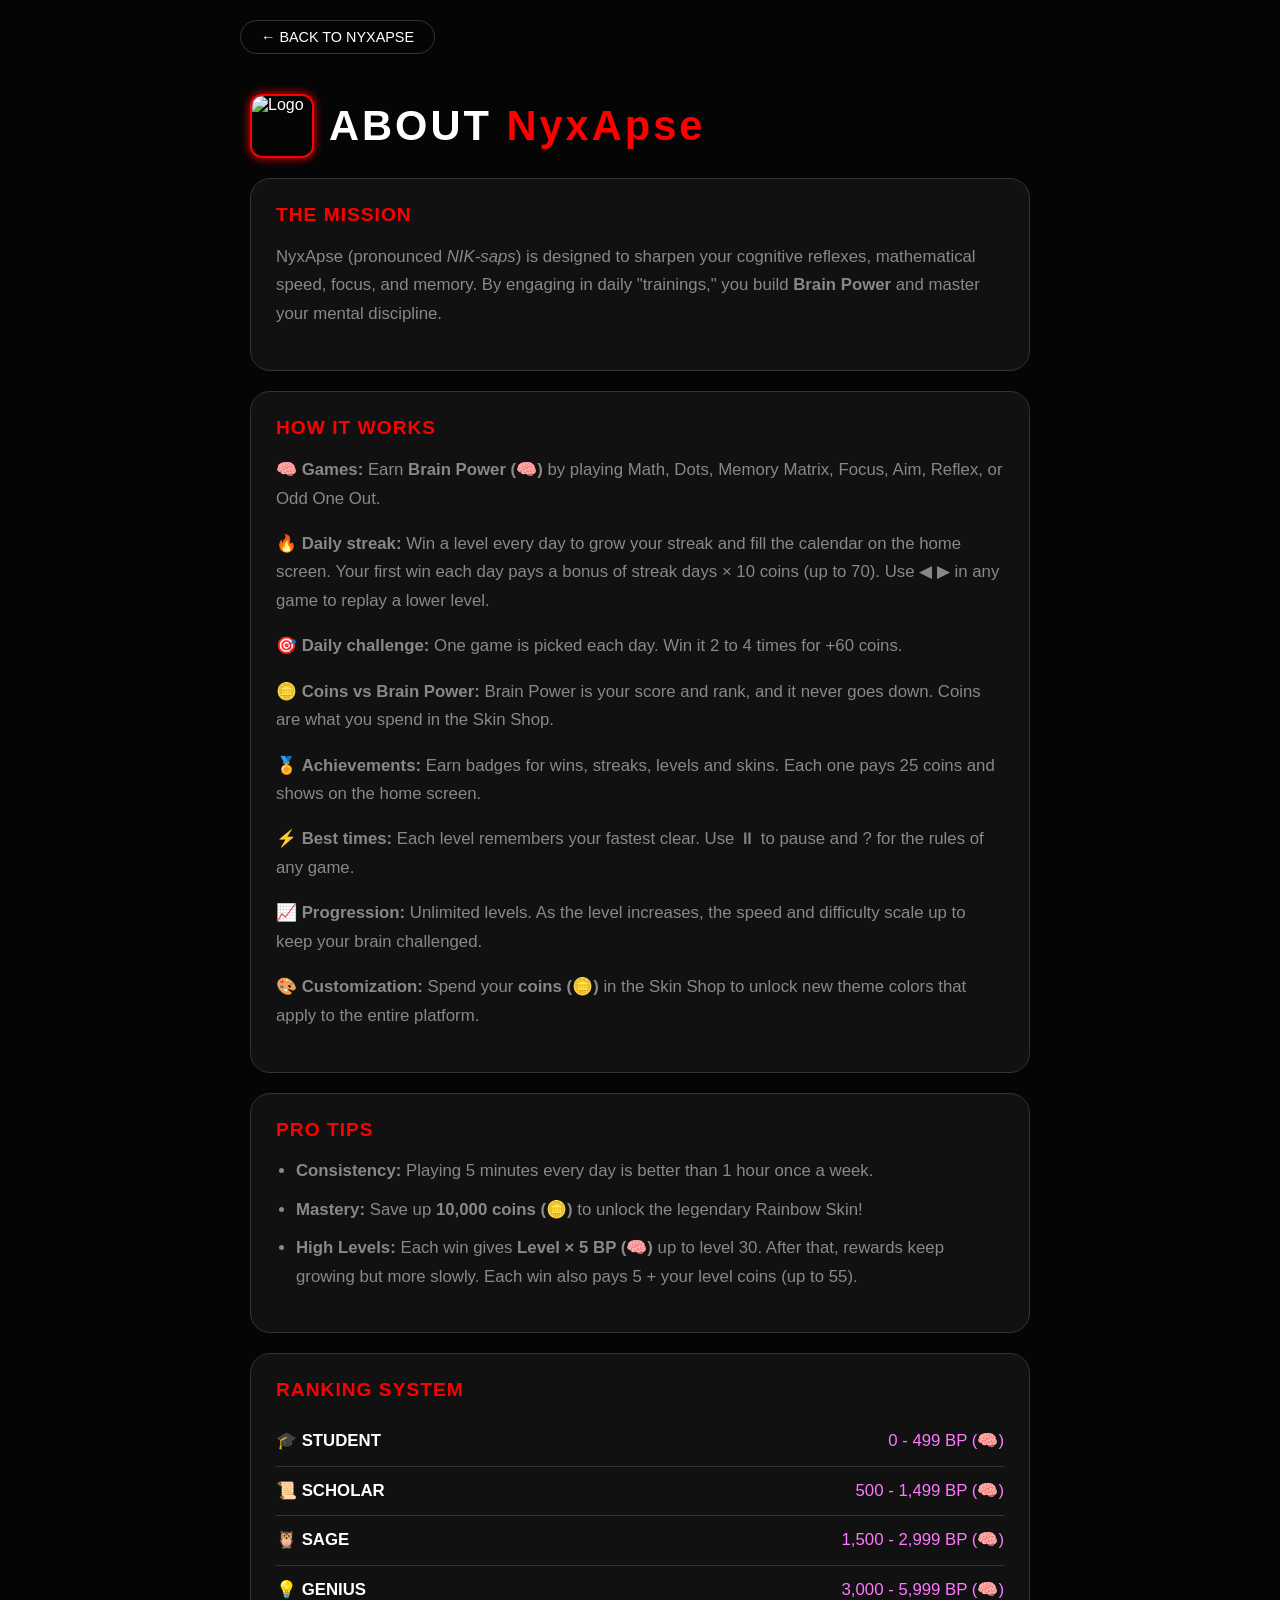
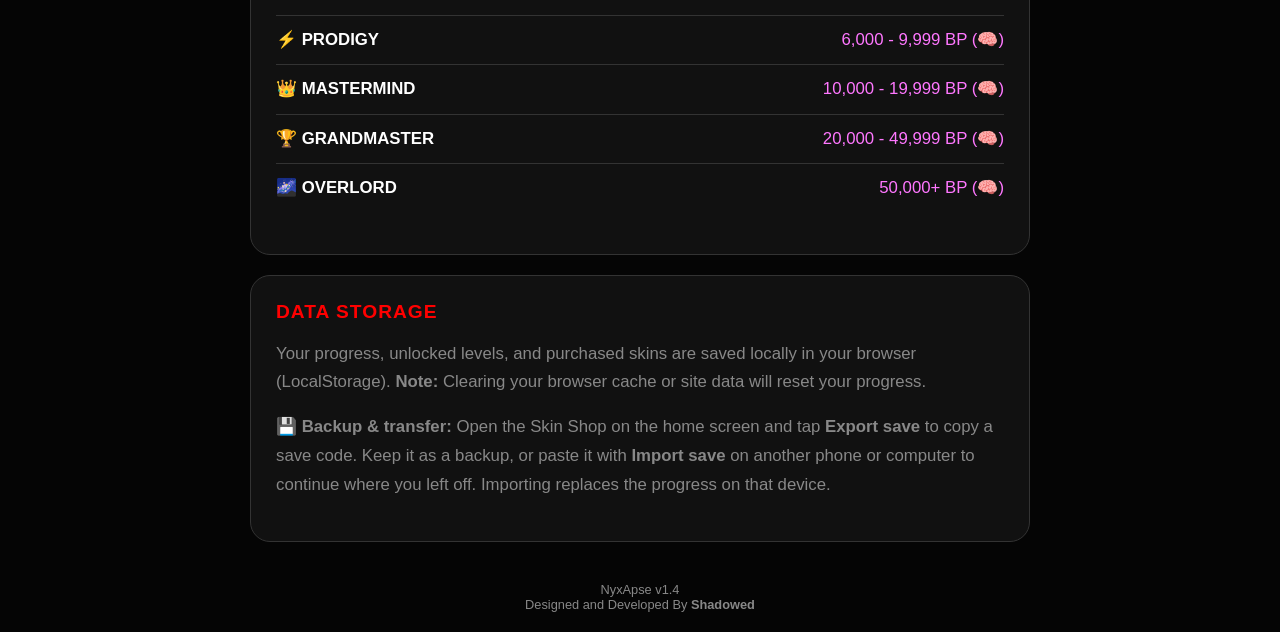
==== about.html @ d46d4144 "Add files via upload" ====
<!DOCTYPE html>
<html lang="en">
<head>
    <meta charset="UTF-8">
    <meta name="viewport" content="width=device-width, initial-scale=1.0">
    <title>NyxApse - About</title>
    <script src="js/theme.js?v=8"></script>
    <script src="js/game.js?v=8"></script>
    <link rel="icon" type="image/png" href="icon.png">
    <link rel="stylesheet" href="css/about.css?v=8">
    <link rel="stylesheet" href="css/ui.css?v=8">
</head>
<body>

    <header>
        <a href="index.html" class="back-btn">← BACK TO NYXAPSE</a>
    </header>

    <div class="content-wrap">
        <div class="title-area">
            <img src="logo.png" alt="Logo" class="about-logo">
            <h1>ABOUT <span>NyxApse</span></h1>
        </div>
        
        <div class="section">
            <h2>THE MISSION</h2>
            <p>NyxApse (pronounced <i>NIK-saps</i>) is designed to sharpen your cognitive reflexes, mathematical speed, focus, and memory. By engaging in daily "trainings," you build <b>Brain Power</b> and master your mental discipline.</p>
        </div>

        <div class="section">
            <h2>HOW IT WORKS</h2>
            <p>🧠 <b>Games:</b> Earn <b>Brain Power (🧠)</b> by playing Math, Dots, Memory Matrix, Focus, Aim, Reflex, or Odd One Out.</p>
            <p>🔥 <b>Daily streak:</b> Win a level every day to grow your streak and fill the calendar on the home screen. Your first win each day pays a bonus of streak days × 10 coins (up to 70). Use ◀ ▶ in any game to replay a lower level.</p>
            <p>🎯 <b>Daily challenge:</b> One game is picked each day. Win it 2 to 4 times for +60 coins.</p>
            <p>🪙 <b>Coins vs Brain Power:</b> Brain Power is your score and rank, and it never goes down. Coins are what you spend in the Skin Shop.</p>
            <p>🏅 <b>Achievements:</b> Earn badges for wins, streaks, levels and skins. Each one pays 25 coins and shows on the home screen.</p>
            <p>⚡ <b>Best times:</b> Each level remembers your fastest clear. Use ⏸ to pause and ? for the rules of any game.</p>
            <p>📈 <b>Progression:</b> Unlimited levels. As the level increases, the speed and difficulty scale up to keep your brain challenged.</p>
            <p>🎨 <b>Customization:</b> Spend your <b>coins (🪙)</b> in the Skin Shop to unlock new theme colors that apply to the entire platform.</p>
        </div>

        <div class="section">
            <h2>PRO TIPS</h2>
            <ul class="tips-list">
                <li><b>Consistency:</b> Playing 5 minutes every day is better than 1 hour once a week.</li>
                <li><b>Mastery:</b> Save up <b>10,000 coins (🪙)</b> to unlock the legendary Rainbow Skin!</li>
                <li><b>High Levels:</b> Each win gives <b>Level × 5 BP (🧠)</b> up to level 30. After that, rewards keep growing but more slowly. Each win also pays 5 + your level coins (up to 55).</li>
            </ul>
        </div>

        <div class="section">
            <h2>RANKING SYSTEM</h2>
            <ul class="rank-list" id="rank-list"></ul>
        </div>

        <div class="section">
            <h2>DATA STORAGE</h2>
            <p>Your progress, unlocked levels, and purchased skins are saved locally in your browser (LocalStorage). <b>Note:</b> Clearing your browser cache or site data will reset your progress.</p>
            <p>💾 <b>Backup &amp; transfer:</b> Open the Skin Shop on the home screen and tap <b>Export save</b> to copy a save code. Keep it as a backup, or paste it with <b>Import save</b> on another phone or computer to continue where you left off. Importing replaces the progress on that device.</p>
        </div>

        <div class="footer">
            NyxApse v1.4 <br> 
            Designed and Developed By <b>Shadowed</b>
        </div>
    </div>

    
</body>
</html>
---- css/about.css ----
/* about.css - styles for the About page */
@property --accent { syntax: '<color>'; initial-value: #ff0000; inherits: true; }

:root[data-theme="dark"] { 
    --bg: #050505; 
    --panel: #111; 
    --text: #fff; 
    --border: #333; 
    --subtext: #888; 
    --brain: #ff77ff; 
    --shadow-color: var(--accent);
}

:root[data-theme="light"] { 
    --bg: #f5f5f5; 
    --panel: #ffffff; 
    --text: #000; 
    --border: #ddd; 
    --subtext: #555; 
    --brain: #9900ff; 
    --shadow-color: transparent;
}

@keyframes rainbow-loop { 
    0% { --accent: #ff0000; } 
    20% { --accent: #ffcc00; } 
    40% { --accent: #00ff00; } 
    60% { --accent: #00ffff; } 
    80% { --accent: #9900ff; } 
    100% { --accent: #ff0000; } 
}

.rainbow-active { animation: rainbow-loop 5s infinite linear !important; }

body { 
    font-family: 'Segoe UI', sans-serif; 
    background: var(--bg); 
    color: var(--text); 
    margin: 0; 
    display: flex; 
    flex-direction: column; 
    align-items: center; 
    min-height: 100vh; 
    padding: 20px; 
    box-sizing: border-box; 
}

header { width: 100%; max-width: 800px; display: flex; justify-content: flex-start; margin-bottom: 40px; }

.back-btn { 
    color: var(--text); 
    text-decoration: none; 
    border: 1px solid var(--border); 
    padding: 8px 20px; 
    border-radius: 20px; 
    font-size: 0.9rem; 
    transition: 0.3s; 
}
.back-btn:hover { border-color: var(--accent); background: var(--accent); color: white; }

.content-wrap { max-width: 700px; width: 100%; }

.title-area { display: flex; align-items: center; gap: 15px; margin-bottom: 20px; }
.about-logo { 
    width: 60px; height: 60px; border-radius: 12px; 
    border: 2px solid var(--accent); 
    box-shadow: 0 0 10px var(--shadow-color); 
}

h1 { font-size: 2.5rem; letter-spacing: 3px; margin: 0; }
h1 span { color: var(--accent); }

.section { background: var(--panel); border: 1px solid var(--border); padding: 25px; border-radius: 20px; margin-bottom: 20px; }
h2 { color: var(--accent); font-size: 1.2rem; margin-top: 0; text-transform: uppercase; letter-spacing: 1px; }
p { color: var(--subtext); line-height: 1.6; }

.rank-list { list-style: none; padding: 0; }
.rank-list li { display: flex; justify-content: space-between; padding: 10px 0; border-bottom: 1px solid var(--border); }
.rank-list li:last-child { border: none; }
.rank-name { font-weight: bold; }
.rank-val { color: var(--brain); }

.tips-list { color: var(--subtext); padding-left: 20px; }
.tips-list li { margin-bottom: 10px; }

.footer { margin-top: 40px; color: var(--subtext); font-size: 0.8rem; text-align: center; }
---- css/ui.css ----
/* ui.css - shared responsive UI polish for every NyxApse page (loads last, overrides page styles) */
:root { --gh: clamp(260px, calc(var(--vvh, 100dvh) - 230px), 700px); }
* { -webkit-tap-highlight-color: transparent; }
button, a, input { touch-action: manipulation; }
::selection { background: var(--accent); color: #000; }
:focus-visible { outline: 3px solid var(--accent); outline-offset: 3px; }

/* ---------- Buttons ---------- */
.game-btn {
  min-height: 52px; padding: 14px 38px !important; font-weight: 700; letter-spacing: .04em;
  font-size: clamp(1.05rem, 2.6vw, 1.35rem) !important; border-radius: 999px !important;
  margin-top: clamp(12px, 3vh, 28px) !important; border: 2px solid var(--accent) !important;
  background: linear-gradient(135deg, color-mix(in srgb, var(--accent) 20%, var(--bg)), var(--bg)) !important;
  box-shadow: 0 6px 20px -10px var(--accent); transition: transform .15s, box-shadow .2s;
}
.game-btn:hover { background: var(--accent) !important; color: #000 !important; transform: translateY(-2px); box-shadow: 0 10px 26px -8px var(--accent); }
.game-btn:active { transform: scale(.96); }
.header-btn { min-width: 42px; min-height: 42px; display: inline-flex; align-items: center; justify-content: center; border-radius: 999px !important; transition: .2s; }
.header-btn:hover { background: var(--accent) !important; color: #000 !important; transform: translateY(-1px); }
body > header > a:first-child:not(.back-btn) { border: 1px solid var(--border); padding: 7px 16px; border-radius: 999px; transition: .2s; }
body > header > a:first-child:not(.back-btn):hover { border-color: var(--accent); background: var(--accent); color: #000 !important; }
header button { min-width: 34px; min-height: 34px; }

/* ---------- Game pages ---------- */
body:has(#game-container) { height: var(--vvh, 100dvh) !important; }
body:has(#game-container) > header { position: sticky; top: 0; z-index: 60; backdrop-filter: blur(8px); padding-inline: max(20px, calc((100vw - 900px) / 2)) !important; }
#game-container { height: var(--gh) !important; max-width: 900px !important; border-radius: 18px !important; box-shadow: 0 0 40px -18px var(--accent); }
body:has(#input-area) { --gh: clamp(240px, calc(var(--vvh, 100dvh) - 330px), 640px); }
body:has(#ans[inputmode]) { --gh: clamp(200px, calc(var(--vvh, 100dvh) - 430px), 600px); }
body:has(#main-start-btn):not(:has(#stats-bar)) #game-container {
  --ms: clamp(220px, min(92vw, calc(var(--vvh, 100dvh) - 250px)), 520px);
  width: var(--ms) !important; height: var(--ms) !important; max-width: none !important; max-height: none !important;
}
body > div[style*="font-size:1.2rem"]:has(> div) { display: flex !important; justify-content: center; }
#stats, #stats-bar, body > div[style*="font-size:1.2rem"] { gap: 10px; margin-top: 10px !important; font-size: clamp(.95rem, 2.4vw, 1.15rem) !important; }
#stats > div, #stats-bar > div, body > div[style*="font-size:1.2rem"] > div { background: var(--panel, transparent); border: 1px solid var(--border); border-radius: 999px; padding: 4px 16px; }
#input-area { margin-top: 12px !important; }
#ans { width: min(80vw, 260px) !important; transition: box-shadow .2s; }
#ans:focus { box-shadow: 0 0 18px var(--accent); }
#btn-container h1 { font-size: clamp(1.5rem, 5vw, 2.4rem) !important; max-width: 90%; }
@media (max-height: 560px) {
  body:has(#game-container) { --gh: clamp(150px, calc(var(--vvh, 100dvh) - 190px), 400px) !important; }
  body:has(#input-area) { --gh: clamp(120px, calc(var(--vvh, 100dvh) - 250px), 360px) !important; }
}

/* ---------- Home page ---------- */
.hero h1 { font-size: clamp(2rem, 7vw, 3.6rem) !important; }
header .logo-area { font-size: clamp(1.1rem, 4vw, 1.6rem); }
body > header:not(:has(.back-btn)) > div:last-child { flex-wrap: wrap; justify-content: flex-end; }
#vol { width: clamp(50px, 14vw, 90px) !important; }
.rank-container { max-width: 560px; border-radius: 22px; }
.game-grid { grid-template-columns: repeat(2, 1fr); gap: clamp(12px, 3vw, 24px); }
.game-card { border-radius: 20px; padding: clamp(16px, 3vw, 30px) 16px; }
.game-card h3 { margin: 6px 0 0; letter-spacing: .08em; }
@media (min-width: 760px) {
  .game-grid { grid-template-columns: repeat(3, 1fr); max-width: 900px; }
  .game-card img { width: 68px; height: 68px; }
}
@media (min-width: 1100px) { .game-grid { max-width: 1000px; gap: 28px; } }
#shop-overlay { overflow: auto; padding: 20px; box-sizing: border-box; justify-content: safe center !important; }
.shop-grid { grid-template-columns: repeat(4, auto) !important; }
.shop-item { width: clamp(52px, 16vw, 76px) !important; height: clamp(52px, 16vw, 76px) !important; transition: transform .15s; }
.shop-item:hover { transform: scale(1.1); }
@media (min-width: 640px) { .shop-grid { grid-template-columns: repeat(5, auto) !important; } }

/* ---------- About page ---------- */
.content-wrap { max-width: 780px !important; }
.section { transition: border-color .2s; }
.section:hover { border-color: var(--accent); }
.section p, .section li { line-height: 1.7; font-size: clamp(.95rem, 2.2vw, 1.05rem); }
h1 { font-size: clamp(1.7rem, 6vw, 2.6rem) !important; }

/* ---------- Small-screen fixes ---------- */
.rank-container { box-sizing: border-box; }
.header-btn { padding: 0 10px !important; font-size: 1rem !important; }
body > header:not(:has(.back-btn)) > div:last-child { gap: 8px !important; }
@media (max-width: 480px) { #vol { display: none; } }

/* ---------- Game header on phones ---------- */
body:has(#game-container) > header { gap: 6px; }
body:has(#game-container) > header > * { flex-shrink: 0; }
body:has(#game-container) > header > div:nth-child(2) { display: flex; align-items: center; justify-content: center; flex-wrap: wrap; row-gap: 2px; font-size: .85rem; }
body:has(#game-container) > header > div:nth-child(2) small { flex-basis: 100%; }
body > header > a:first-child:not(.back-btn) { white-space: nowrap; padding: 6px 12px; font-size: .85rem; }
@media (max-width: 480px) { body:has(#game-container) > header { padding-inline: 12px !important; } header button { min-width: 30px; min-height: 30px; } }

/* ---------- Narrow phones: header on two rows so nothing is cut off ---------- */
html, body { max-width: 100vw; }
@media (max-width: 520px) {
  body:has(#game-container) > header { flex-wrap: wrap; justify-content: space-between; row-gap: 6px; padding-block: 8px !important; }
  body:has(#game-container) > header > div:nth-child(2) { order: 3; flex-basis: 100%; }
  body:has(#game-container) { --gh: clamp(240px, calc(var(--vvh, 100dvh) - 280px), 640px); }
  body:has(#input-area) { --gh: clamp(220px, calc(var(--vvh, 100dvh) - 380px), 600px); }
  body:has(#ans[inputmode]) { --gh: clamp(180px, calc(var(--vvh, 100dvh) - 480px), 560px); }
  body:has(#main-start-btn):not(:has(#stats-bar)) #game-container { --ms: clamp(220px, min(92vw, calc(var(--vvh, 100dvh) - 300px)), 520px); }
}

/* ---------- Bubbles stay inside the box; stat chips wrap ---------- */
.bubble { box-sizing: border-box; }
#stats { flex-wrap: wrap; justify-content: center; }

/* ---------- Keyboard open (class "kb" is set by game.js from the visible height) ---------- */
html.kb body:has(#game-container) > header > div:nth-child(2) { display: none; }
html.kb body:has(#game-container) > header { padding-block: 4px !important; }
html.kb body:has(#input-area) { --gh: clamp(110px, calc(var(--vvh) - 215px), 420px) !important; }

/* ---------- Answer-box pages (Math, Focus): layout always fits above the keyboard ---------- */
html:has(#input-area) { overflow: hidden; }
body:has(#input-area) { position: fixed; top: var(--vvt, 0px); left: 0; width: 100%; height: var(--vvh, 100dvh) !important; }
body:has(#input-area) #game-container { flex: 1 1 0; height: auto !important; min-height: 80px; margin-top: 8px !important; }
html.kb body:has(#input-area) #stats, html.kb body:has(#input-area) > div[style*="font-size:1.2rem"] { margin-top: 4px !important; }
html.kb body:has(#input-area) #input-area { margin-top: 6px !important; margin-bottom: 6px; }
html.kb #ans { padding: 8px !important; font-size: 1.3rem !important; }
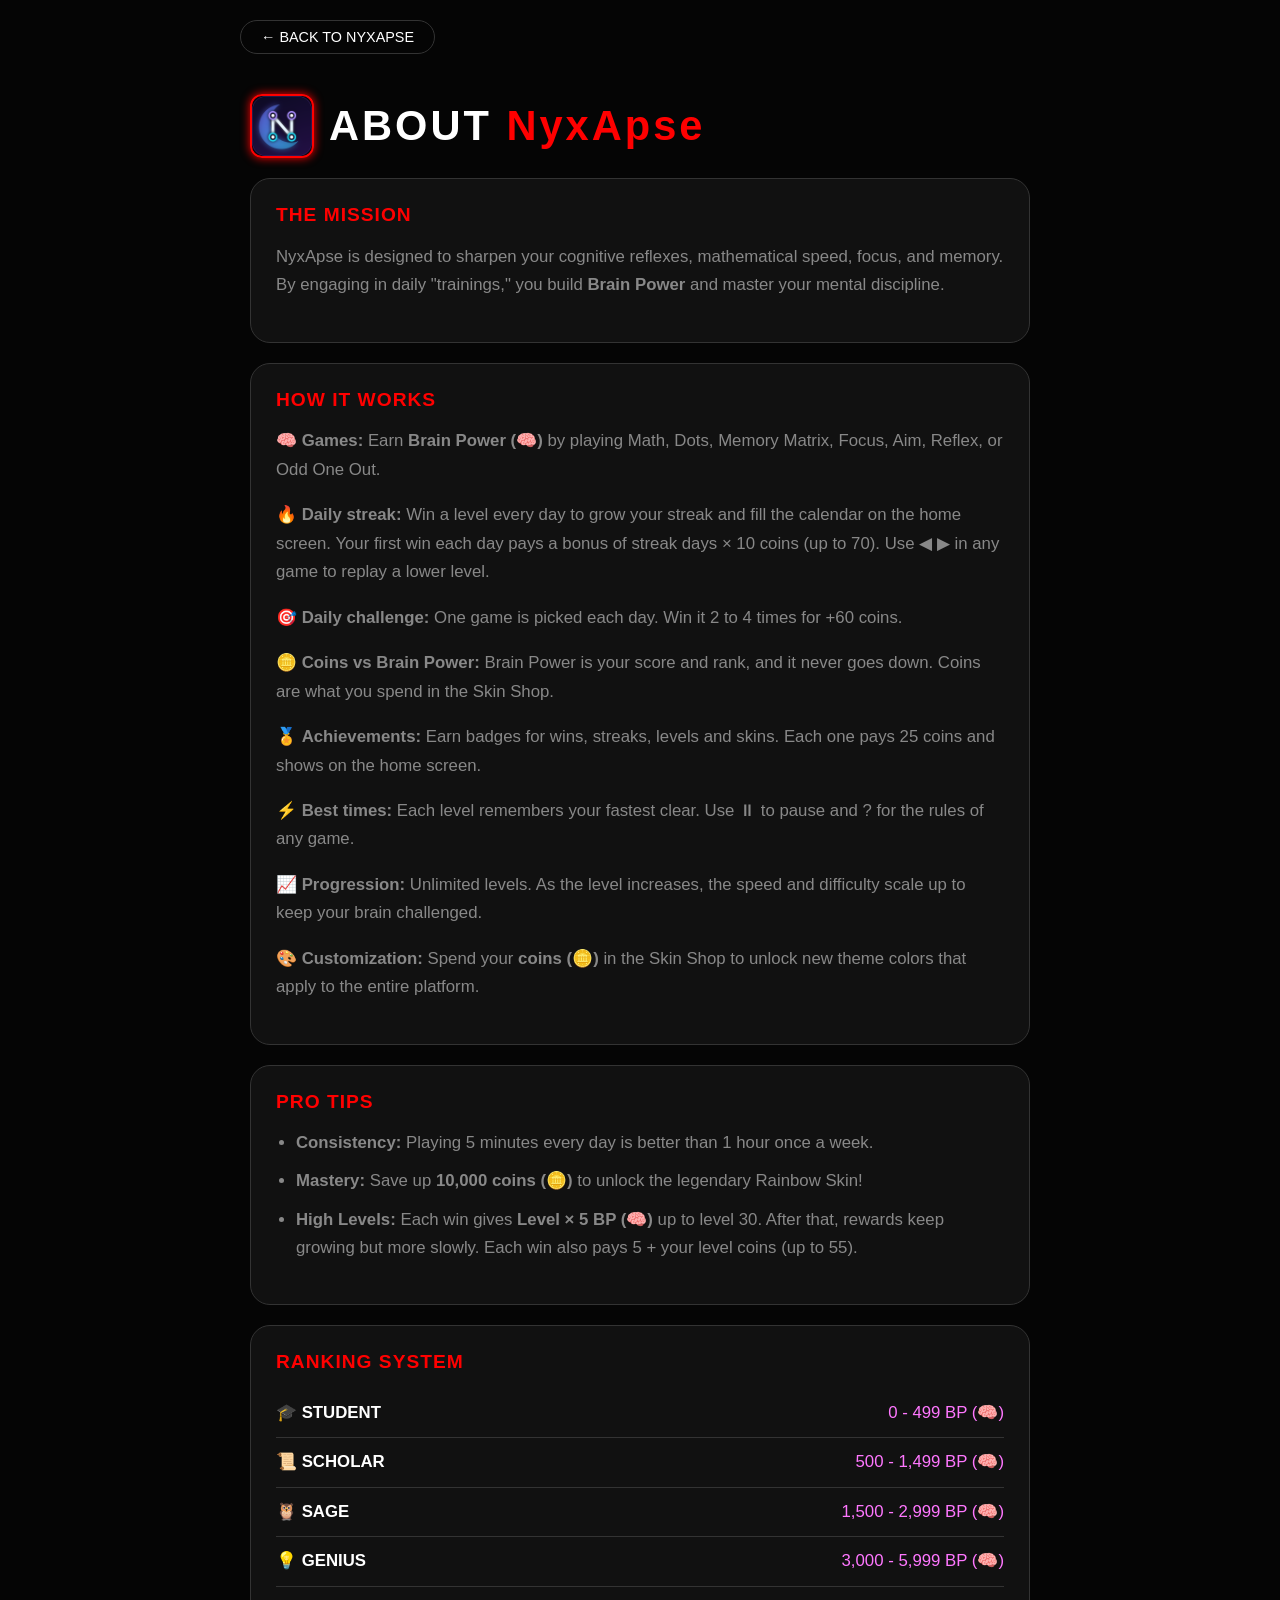
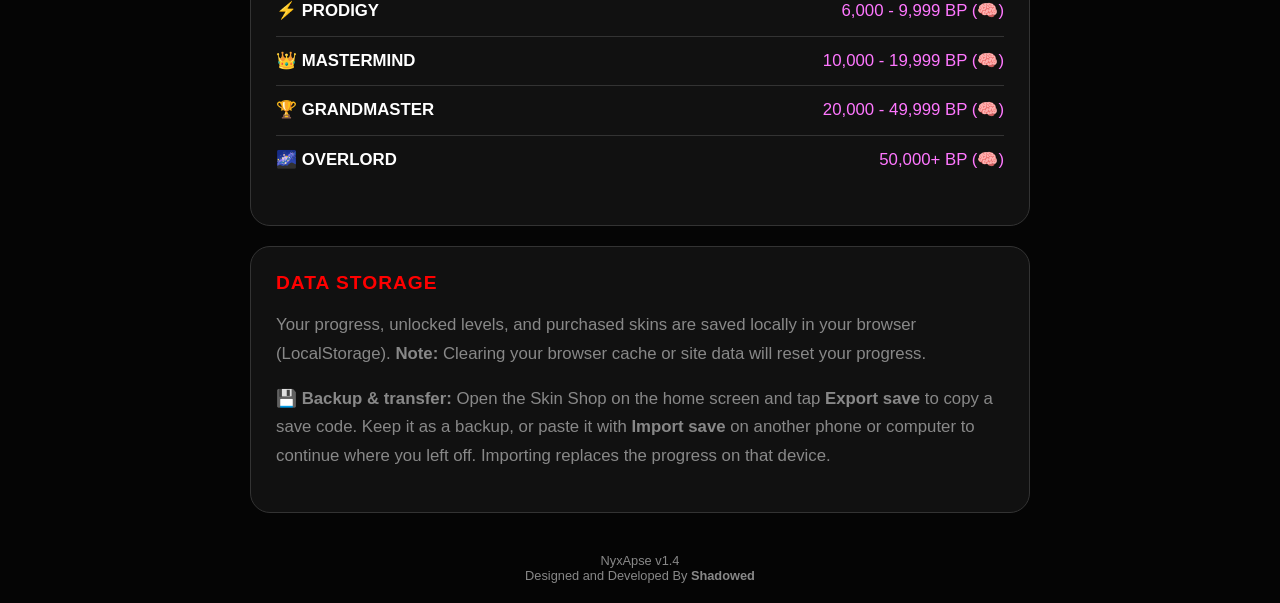
==== commit 83e8d198: "Fix typo in mission statement paragraph" ====
--- a/about.html
+++ b/about.html
@@ -24,7 +24,7 @@
         
         <div class="section">
             <h2>THE MISSION</h2>
-            <p>NyxApse (pronounced <i>NIK-saps</i>) is designed to sharpen your cognitive reflexes, mathematical speed, focus, and memory. By engaging in daily "trainings," you build <b>Brain Power</b> and master your mental discipline.</p>
+            <p>NyxApse is designed to sharpen your cognitive reflexes, mathematical speed, focus, and memory. By engaging in daily "trainings," you build <b>Brain Power</b> and master your mental discipline.</p>
         </div>
 
         <div class="section">
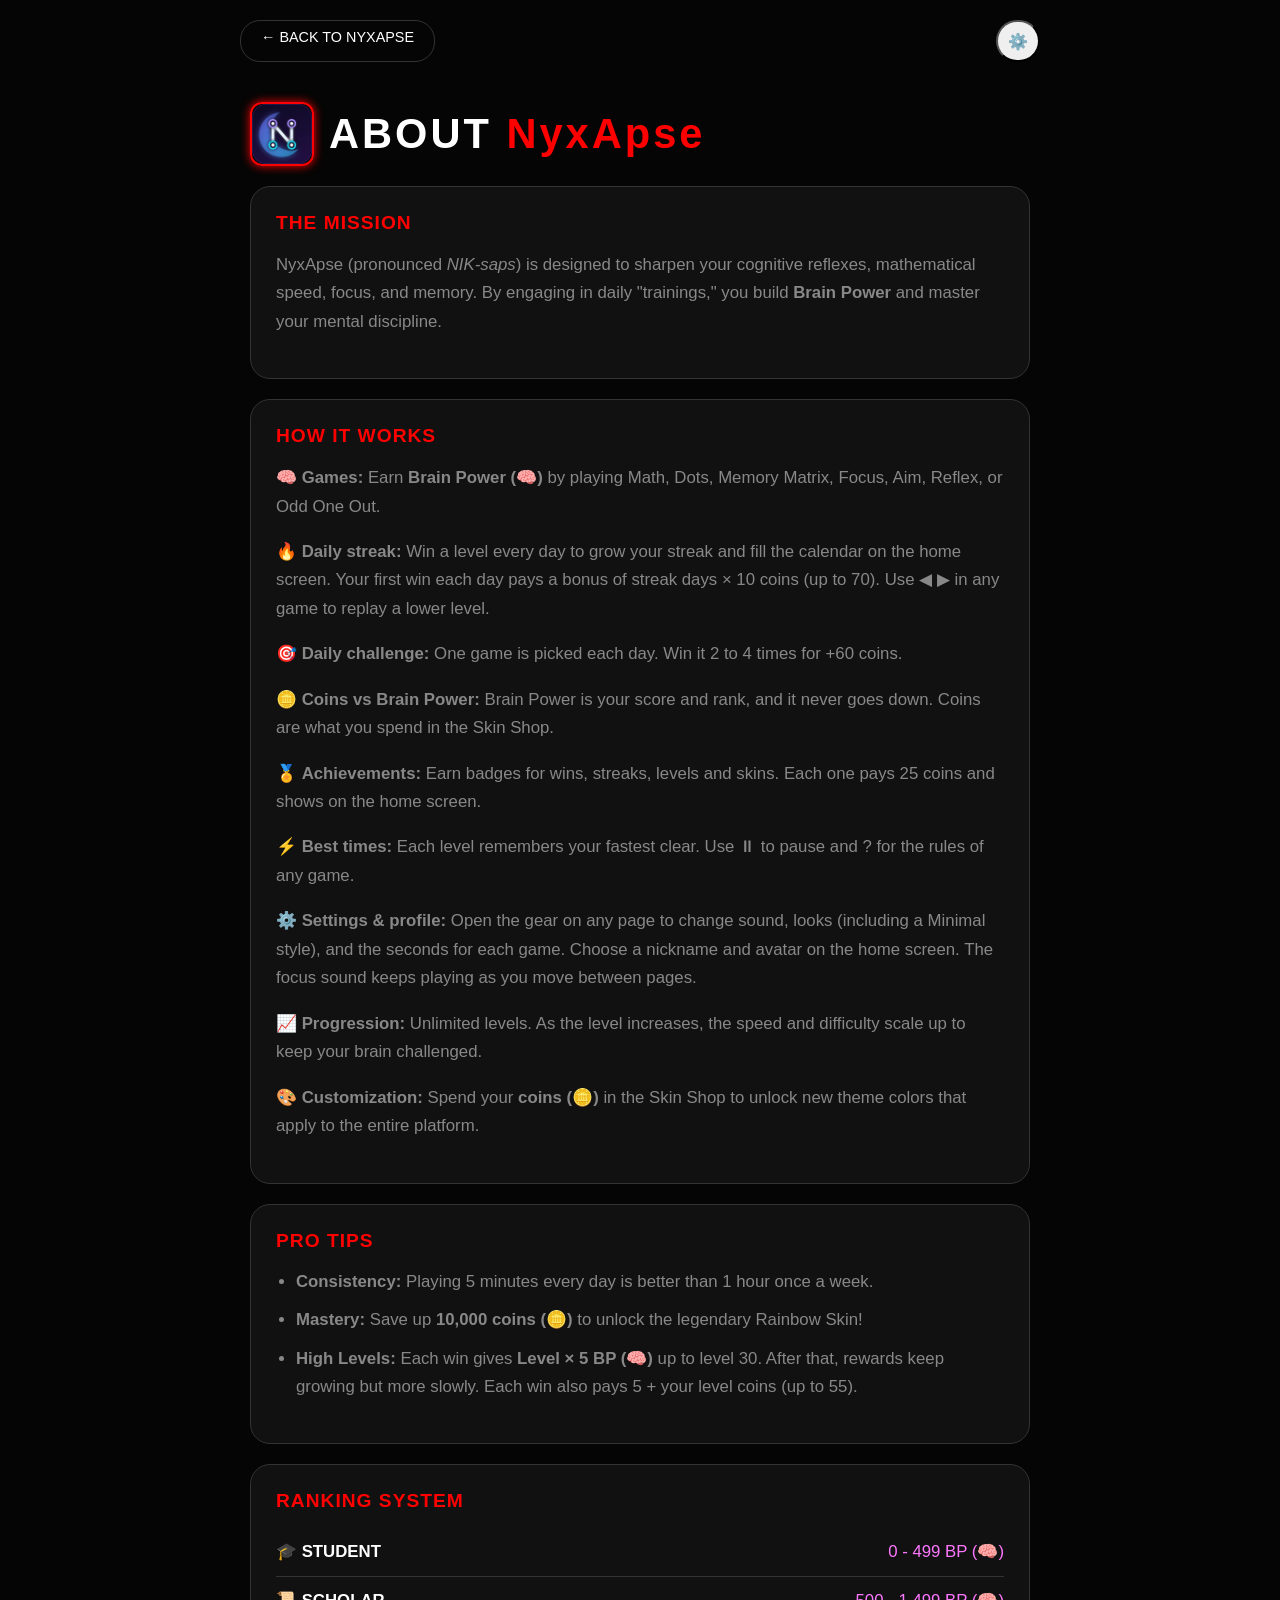
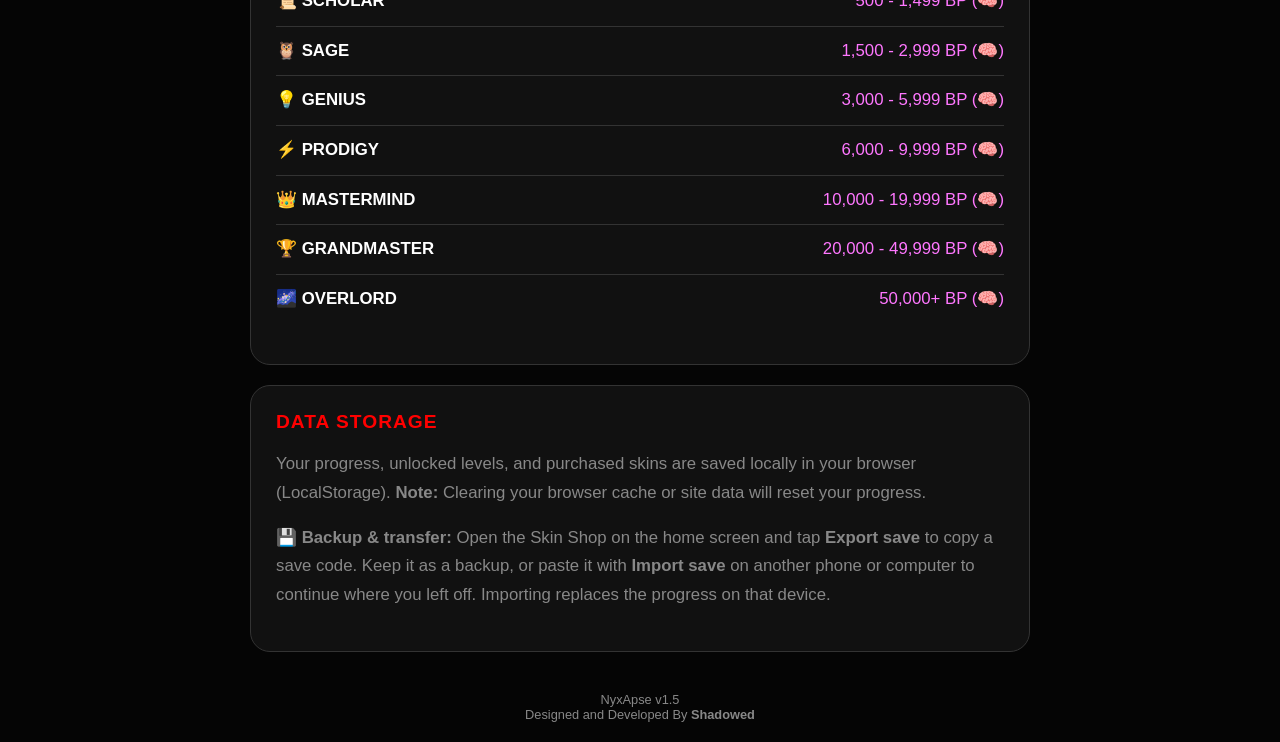
==== commit cc9a107f: "Add files via upload" ====
--- a/about.html
+++ b/about.html
@@ -4,11 +4,13 @@
     <meta charset="UTF-8">
     <meta name="viewport" content="width=device-width, initial-scale=1.0">
     <title>NyxApse - About</title>
-    <script src="js/theme.js?v=8"></script>
-    <script src="js/game.js?v=8"></script>
+    <script src="js/theme.js?v=9"></script>
+    <script src="js/game.js?v=9"></script>
+    <script src="js/shell.js?v=9"></script>
     <link rel="icon" type="image/png" href="icon.png">
-    <link rel="stylesheet" href="css/about.css?v=8">
-    <link rel="stylesheet" href="css/ui.css?v=8">
+    <link rel="stylesheet" href="css/about.css?v=9">
+    <link rel="stylesheet" href="css/ui.css?v=9">
+    <link rel="stylesheet" href="css/shell.css?v=9">
 </head>
 <body>
 
@@ -24,7 +26,7 @@
         
         <div class="section">
             <h2>THE MISSION</h2>
-            <p>NyxApse is designed to sharpen your cognitive reflexes, mathematical speed, focus, and memory. By engaging in daily "trainings," you build <b>Brain Power</b> and master your mental discipline.</p>
+            <p>NyxApse (pronounced <i>NIK-saps</i>) is designed to sharpen your cognitive reflexes, mathematical speed, focus, and memory. By engaging in daily "trainings," you build <b>Brain Power</b> and master your mental discipline.</p>
         </div>
 
         <div class="section">
@@ -35,6 +37,7 @@
             <p>🪙 <b>Coins vs Brain Power:</b> Brain Power is your score and rank, and it never goes down. Coins are what you spend in the Skin Shop.</p>
             <p>🏅 <b>Achievements:</b> Earn badges for wins, streaks, levels and skins. Each one pays 25 coins and shows on the home screen.</p>
             <p>⚡ <b>Best times:</b> Each level remembers your fastest clear. Use ⏸ to pause and ? for the rules of any game.</p>
+            <p>⚙️ <b>Settings &amp; profile:</b> Open the gear on any page to change sound, looks (including a Minimal style), and the seconds for each game. Choose a nickname and avatar on the home screen. The focus sound keeps playing as you move between pages.</p>
             <p>📈 <b>Progression:</b> Unlimited levels. As the level increases, the speed and difficulty scale up to keep your brain challenged.</p>
             <p>🎨 <b>Customization:</b> Spend your <b>coins (🪙)</b> in the Skin Shop to unlock new theme colors that apply to the entire platform.</p>
         </div>
@@ -60,7 +63,7 @@
         </div>
 
         <div class="footer">
-            NyxApse v1.4 <br> 
+            NyxApse v1.5 <br> 
             Designed and Developed By <b>Shadowed</b>
         </div>
     </div>
--- a/css/shell.css
+++ b/css/shell.css
@@ -0,0 +1,55 @@
+/* shell.css - settings, profile, menu dock and the minimal look (shared by every page) */
+.bt-modal { position: fixed; inset: 0; z-index: 99990; background: rgba(0, 0, 0, .72); display: flex; align-items: center; justify-content: center; padding: 14px; box-sizing: border-box; }
+.bt-card { background: var(--panel, #111); color: var(--text, #fff); border: 1px solid var(--border, #333); border-radius: 20px; width: 100%; max-width: 480px; max-height: 92dvh; overflow-y: auto; padding: 18px 18px 22px; box-sizing: border-box; font-family: 'Segoe UI', sans-serif; }
+.bt-head { display: flex; align-items: center; justify-content: space-between; margin-bottom: 8px; }
+.bt-head h2 { margin: 0; font-size: 1.25rem; }
+.bt-x { background: none; border: 1px solid var(--border); color: var(--text); width: 36px; height: 36px; border-radius: 50%; cursor: pointer; font-size: 1rem; }
+.bt-card h3 { margin: 18px 0 6px; font-size: .85rem; letter-spacing: .08em; text-transform: uppercase; color: var(--accent); }
+.bt-card .row { display: flex; align-items: center; justify-content: space-between; gap: 12px; padding: 8px 0; border-bottom: 1px solid var(--border); font-size: .95rem; }
+.bt-card .row small, .hint { color: var(--subtext); font-size: .8rem; }
+.hint { line-height: 1.5; margin: 6px 0; }
+.hint a { color: var(--accent); }
+.seg { display: flex; border: 1px solid var(--border); border-radius: 999px; overflow: hidden; flex-wrap: nowrap; }
+.seg button { background: transparent; color: var(--text); border: 0; padding: 7px 12px; cursor: pointer; font-size: .85rem; }
+.seg button.on { background: var(--accent); color: #000; font-weight: 700; }
+input.sw { appearance: none; -webkit-appearance: none; width: 46px; height: 26px; border-radius: 999px; background: var(--border); position: relative; cursor: pointer; flex-shrink: 0; transition: background .2s; }
+input.sw::after { content: ''; position: absolute; top: 3px; left: 3px; width: 20px; height: 20px; border-radius: 50%; background: #fff; transition: transform .2s; }
+input.sw:checked { background: var(--accent); }
+input.sw:checked::after { transform: translateX(20px); }
+.bt-card input[type=range] { accent-color: var(--accent); width: 150px; }
+.rng { display: flex; align-items: center; gap: 8px; } .tv { min-width: 52px; text-align: right; font-size: .8rem; }
+.bt-btns { display: flex; gap: 10px; flex-wrap: wrap; margin-top: 10px; }
+.bt-btn { background: transparent; color: var(--text); border: 1px solid var(--border); border-radius: 999px; padding: 10px 16px; cursor: pointer; font-size: .9rem; margin-top: 8px; }
+.bt-btn.pri { background: var(--accent); color: #000; border-color: var(--accent); font-weight: 700; }
+.bt-btn:hover { border-color: var(--accent); }
+.bt-in { width: 100%; box-sizing: border-box; padding: 12px; font-size: 1rem; border-radius: 12px; border: 2px solid var(--border); background: var(--bg); color: var(--text); margin: 8px 0; }
+.bt-in:focus { border-color: var(--accent); outline: none; }
+.av-grid { display: grid; grid-template-columns: repeat(6, 1fr); gap: 8px; margin: 8px 0; }
+.av { font-size: 1.5rem; padding: 8px 0; border-radius: 12px; border: 2px solid var(--border); background: transparent; cursor: pointer; }
+.av.on { border-color: var(--accent); background: rgba(255, 255, 255, .08); }
+.err { color: #ff6b6b; font-size: .85rem; min-height: 1.2em; margin: 4px 0; }
+.pf-top { display: flex; align-items: center; gap: 14px; margin: 10px 0; }
+.pf-av { font-size: 2.6rem; width: 70px; height: 70px; display: flex; align-items: center; justify-content: center; border-radius: 50%; border: 3px solid var(--accent); }
+.pf-nm { font-size: 1.2rem; }
+.stat-grid { display: grid; grid-template-columns: repeat(3, 1fr); gap: 8px; margin: 10px 0; }
+.stat-grid div { border: 1px solid var(--border); border-radius: 12px; padding: 8px 4px; text-align: center; font-size: .7rem; color: var(--subtext); }
+.stat-grid b { display: block; font-size: 1.05rem; color: var(--text); }
+.lv-grid { display: flex; flex-wrap: wrap; gap: 6px; font-size: .75rem; color: var(--subtext); } .lv-grid span { border: 1px solid var(--border); border-radius: 999px; padding: 3px 9px; }
+#pf-name { max-width: 90px; overflow: hidden; text-overflow: ellipsis; white-space: nowrap; display: inline-block; vertical-align: bottom; }
+/* menu dock (home page) */
+#dock { position: fixed; left: 50%; bottom: max(12px, env(safe-area-inset-bottom)); transform: translateX(-50%); display: flex; gap: 2px; background: var(--card, #111); border: 1px solid var(--border); border-radius: 999px; padding: 6px; z-index: 500; box-shadow: 0 8px 30px rgba(0, 0, 0, .45); backdrop-filter: blur(10px); max-width: 96vw; }
+#dock button { background: transparent; border: 0; color: var(--text); display: flex; flex-direction: column; align-items: center; gap: 2px; padding: 7px 13px; border-radius: 999px; cursor: pointer; font-size: .66rem; font-weight: 600; }
+#dock button span { font-size: 1.25rem; }
+#dock button:hover, #dock button:active { background: var(--accent); color: #000; }
+body:has(#dock) { padding-bottom: 96px; }
+/* the name follows your skin colour (including rainbow) */
+.hero h1 { color: var(--accent) !important; }
+/* looks */
+html.bt-noglow *, html.bt-noglow *::before, html.bt-noglow *::after { text-shadow: none !important; box-shadow: none !important; }
+html.bt-nograin .noise-overlay { display: none !important; }
+html.bt-min .game-card, html.bt-min .rank-container, html.bt-min .section, html.bt-min #bt-cal { background: transparent !important; border-radius: 12px !important; }
+html.bt-min .game-card:hover { transform: none !important; }
+html.bt-min .hero h1 { letter-spacing: 2px !important; }
+html.bt-min #dock, html.bt-min .bt-card { backdrop-filter: none; }
+html.bt-big { font-size: 112%; }
+html.bt-compact .game-card { padding: 10px !important; } html.bt-compact .hero { margin: 6px 0 !important; } html.bt-compact .rank-container { margin: 10px 0 !important; padding: 12px !important; }
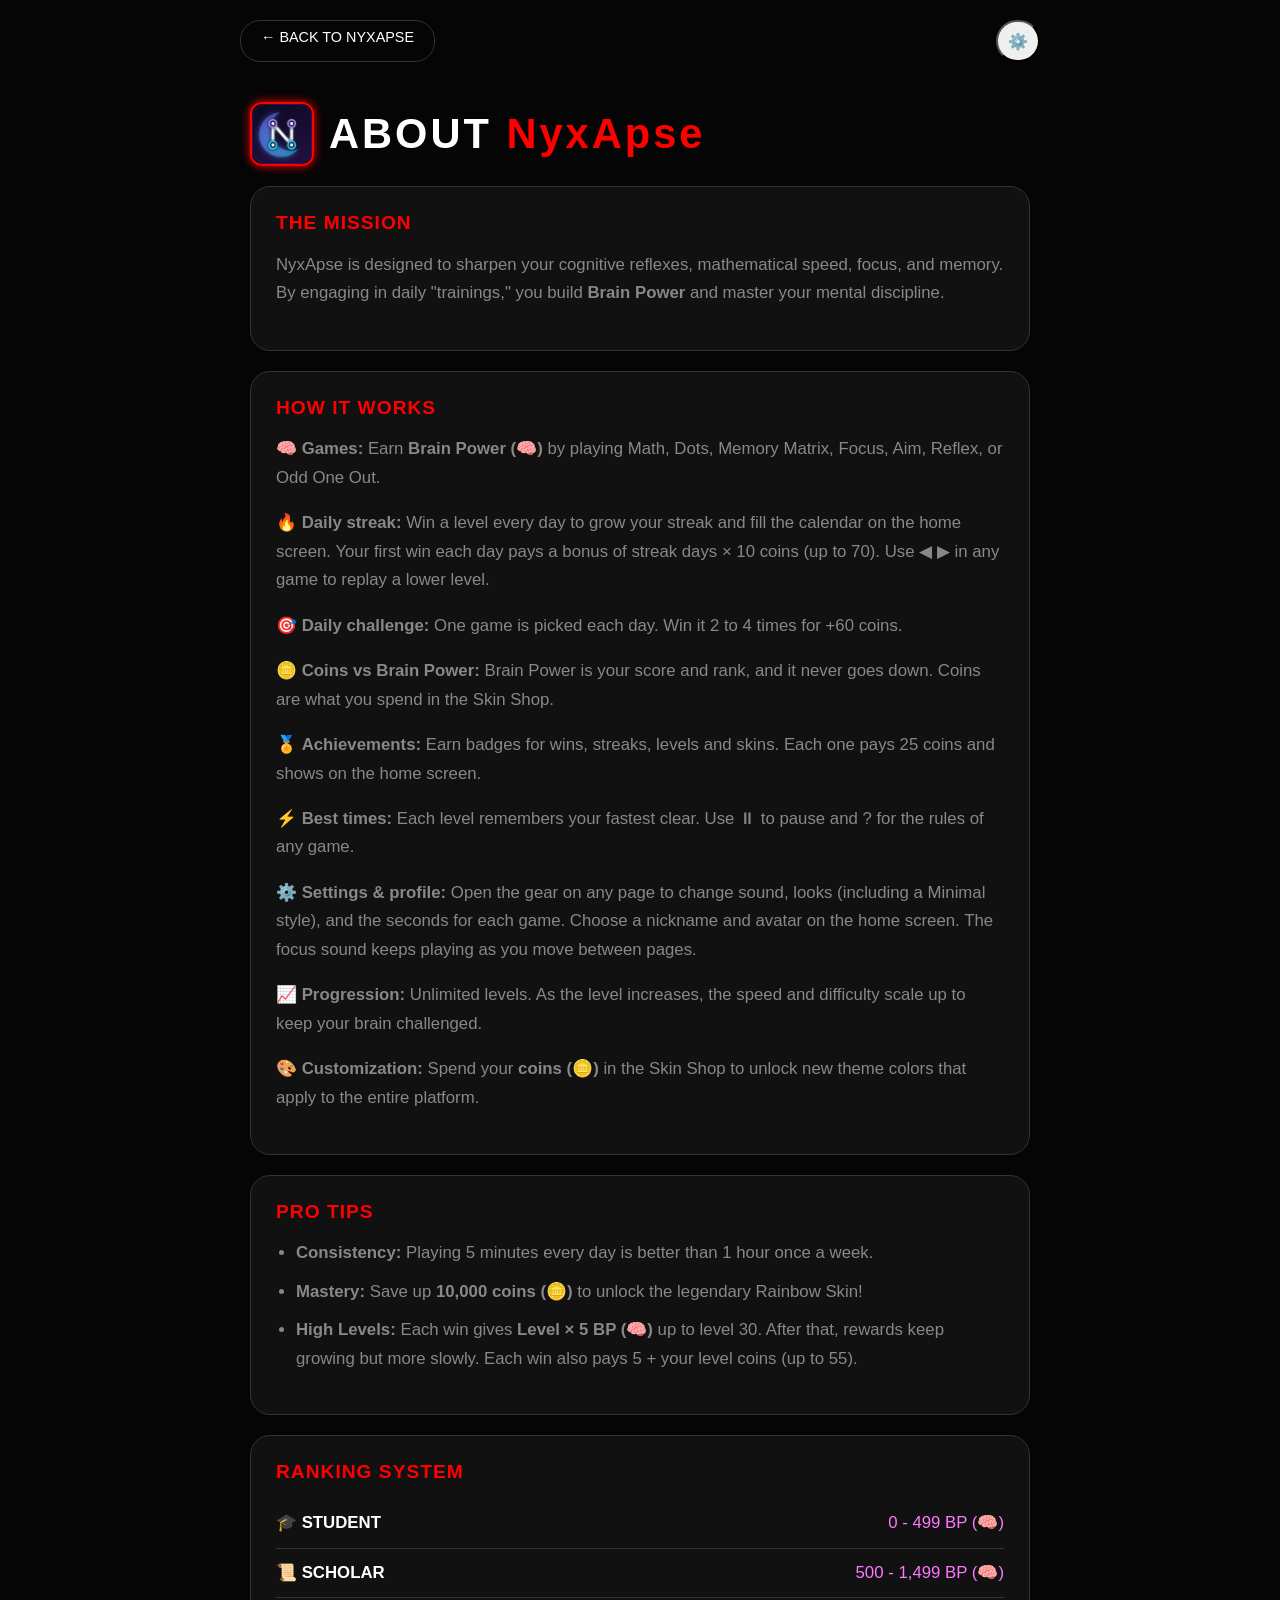
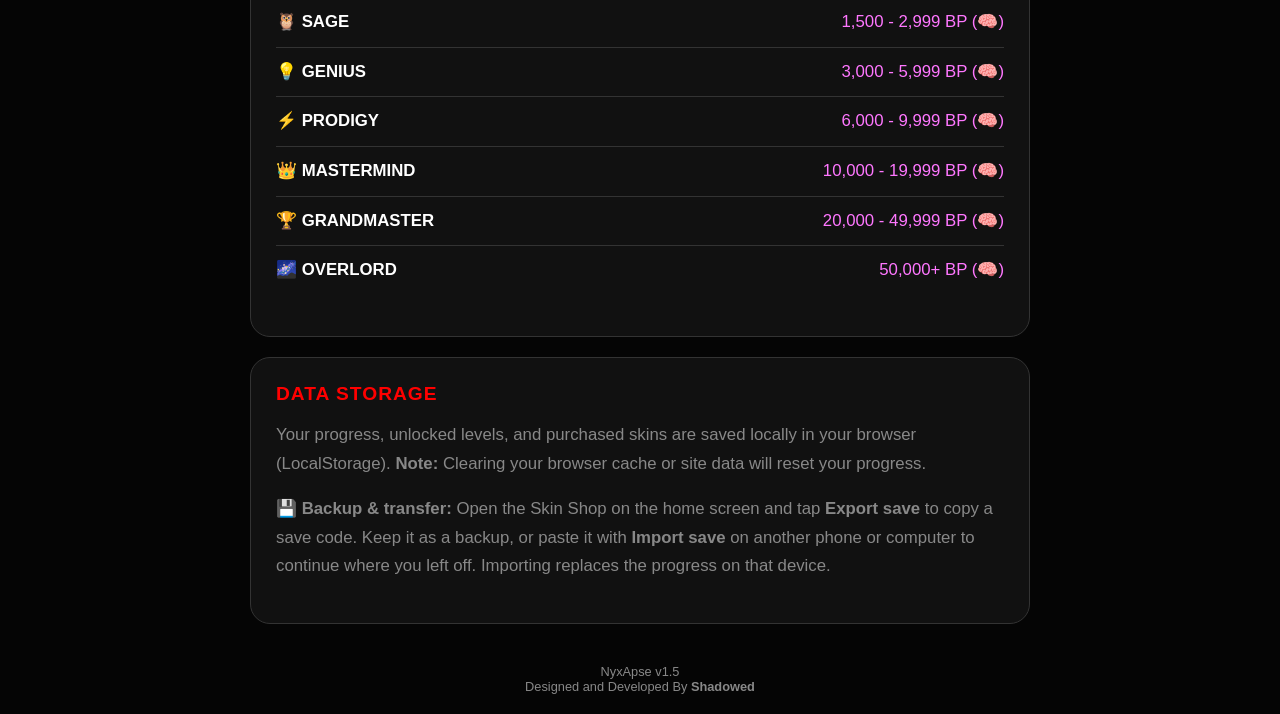
==== commit 48d0c46d: "Remove pronunciation guide from mission statement" ====
--- a/about.html
+++ b/about.html
@@ -26,7 +26,7 @@
         
         <div class="section">
             <h2>THE MISSION</h2>
-            <p>NyxApse (pronounced <i>NIK-saps</i>) is designed to sharpen your cognitive reflexes, mathematical speed, focus, and memory. By engaging in daily "trainings," you build <b>Brain Power</b> and master your mental discipline.</p>
+            <p>NyxApse is designed to sharpen your cognitive reflexes, mathematical speed, focus, and memory. By engaging in daily "trainings," you build <b>Brain Power</b> and master your mental discipline.</p>
         </div>
 
         <div class="section">
--- a/css/shell.css
+++ b/css/shell.css
@@ -36,12 +36,6 @@
 .stat-grid b { display: block; font-size: 1.05rem; color: var(--text); }
 .lv-grid { display: flex; flex-wrap: wrap; gap: 6px; font-size: .75rem; color: var(--subtext); } .lv-grid span { border: 1px solid var(--border); border-radius: 999px; padding: 3px 9px; }
 #pf-name { max-width: 90px; overflow: hidden; text-overflow: ellipsis; white-space: nowrap; display: inline-block; vertical-align: bottom; }
-/* menu dock (home page) */
-#dock { position: fixed; left: 50%; bottom: max(12px, env(safe-area-inset-bottom)); transform: translateX(-50%); display: flex; gap: 2px; background: var(--card, #111); border: 1px solid var(--border); border-radius: 999px; padding: 6px; z-index: 500; box-shadow: 0 8px 30px rgba(0, 0, 0, .45); backdrop-filter: blur(10px); max-width: 96vw; }
-#dock button { background: transparent; border: 0; color: var(--text); display: flex; flex-direction: column; align-items: center; gap: 2px; padding: 7px 13px; border-radius: 999px; cursor: pointer; font-size: .66rem; font-weight: 600; }
-#dock button span { font-size: 1.25rem; }
-#dock button:hover, #dock button:active { background: var(--accent); color: #000; }
-body:has(#dock) { padding-bottom: 96px; }
 /* the name follows your skin colour (including rainbow) */
 .hero h1 { color: var(--accent) !important; }
 /* looks */
@@ -53,3 +47,43 @@
 html.bt-min #dock, html.bt-min .bt-card { backdrop-filter: none; }
 html.bt-big { font-size: 112%; }
 html.bt-compact .game-card { padding: 10px !important; } html.bt-compact .hero { margin: 6px 0 !important; } html.bt-compact .rank-container { margin: 10px 0 !important; padding: 12px !important; }
+
+/* ---------- left menu: a slide-in drawer on phones, a fixed side rail on desktop ---------- */
+#dock { position: fixed; top: 0; left: 0; bottom: 0; width: 240px; z-index: 600; display: flex; flex-direction: column; gap: 4px; padding: 18px 12px; box-sizing: border-box; overflow-y: auto; background: var(--card, #111); border-right: 1px solid var(--border); transform: translateX(-104%); transition: transform .25s ease; }
+#dock .dock-brand { font-weight: 800; letter-spacing: .2em; text-transform: uppercase; font-size: .9rem; padding: 6px 12px 14px; color: var(--accent); }
+#dock button { display: flex; align-items: center; gap: 14px; width: 100%; padding: 12px 14px; border-radius: 12px; border: 0; background: transparent; color: var(--text); font-size: 1rem; text-align: left; cursor: pointer; }
+#dock button span { font-size: 1.3rem; width: 1.6rem; text-align: center; }
+#dock button:hover, #dock button:active { background: var(--accent); color: #000; }
+#dock-bg { position: fixed; inset: 0; z-index: 550; background: rgba(0, 0, 0, .55); display: none; }
+body.menu-open #dock { transform: none; }
+body.menu-open #dock-bg { display: block; }
+#menu-btn { margin-right: 4px; }
+@media (min-width: 900px) {
+  #dock { transform: none; }
+  #dock-bg, body.menu-open #dock-bg { display: none; }
+  #menu-btn { display: none; }
+  body:has(#dock) { padding-left: 250px; }
+}
+/* ---------- the glow follows the live (rainbow) colour ---------- */
+html[data-theme="dark"] body { --shadow-color: var(--accent); }
+/* ---------- timers ---------- */
+.rng { flex-wrap: wrap; justify-content: flex-end; } .tv { flex-basis: 100%; text-align: right; min-width: 0; color: var(--subtext); }
+/* ---------- MINIMAL: true black and white, flat and sleek, no glow ---------- */
+html.bt-min { filter: grayscale(1); }
+html.bt-min.bt-colors { filter: none; }                       /* the Focus game needs real colours */
+html.bt-min, html.bt-min body { --accent: #ffffff !important; }
+html.bt-min body.rainbow-active { animation: none !important; }
+html.bt-min[data-theme="dark"] { --bg: #000; --card: #000; --panel: #000; --text: #f2f2f2; --subtext: #8c8c8c; --border: #2b2b2b; --brain: #f2f2f2; --overlay: rgba(0, 0, 0, .94); }
+html.bt-min[data-theme="light"] { --bg: #fff; --card: #fff; --panel: #fff; --text: #0a0a0a; --subtext: #6b6b6b; --border: #d8d8d8; --brain: #0a0a0a; --overlay: rgba(255, 255, 255, .95); }
+html.bt-min[data-theme="light"], html.bt-min[data-theme="light"] body { --accent: #000000 !important; }
+html.bt-min *, html.bt-min *::before, html.bt-min *::after { box-shadow: none !important; text-shadow: none !important; }
+html.bt-min .game-card, html.bt-min .rank-container, html.bt-min .section, html.bt-min #bt-cal, html.bt-min .bt-card, html.bt-min #dock { background: var(--bg) !important; border: 1px solid var(--border) !important; border-radius: 6px !important; }
+html.bt-min .game-btn, html.bt-min .header-btn, html.bt-min .bt-btn, html.bt-min .brain-display, html.bt-min .seg, html.bt-min .seg button, html.bt-min #game-container, html.bt-min .bt-in, html.bt-min #ans { border-radius: 6px !important; }
+html.bt-min .brain-display { background: transparent !important; border: 1px solid var(--border) !important; color: var(--text) !important; }
+html.bt-min .game-btn { background: transparent !important; border: 1px solid var(--text) !important; color: var(--text) !important; letter-spacing: .14em; font-weight: 500; }
+html.bt-min .game-btn:hover, html.bt-min .header-btn:hover, html.bt-min .bt-btn:hover, html.bt-min #dock button:hover, html.bt-min .bt-btn.pri, html.bt-min .seg button.on { background: var(--text) !important; color: var(--bg) !important; border-color: var(--text) !important; }
+html.bt-min .hero h1 { font-weight: 300 !important; letter-spacing: .35em !important; font-size: clamp(1.6rem, 6vw, 2.6rem) !important; }
+html.bt-min .game-card h3 { font-weight: 500; letter-spacing: .18em; font-size: .8rem; }
+html.bt-min body > header { border-bottom-width: 1px !important; }
+html.bt-min #dock .dock-brand { font-weight: 300; }
+html.bt-min .cal-day.on { background: var(--text) !important; color: var(--bg) !important; }
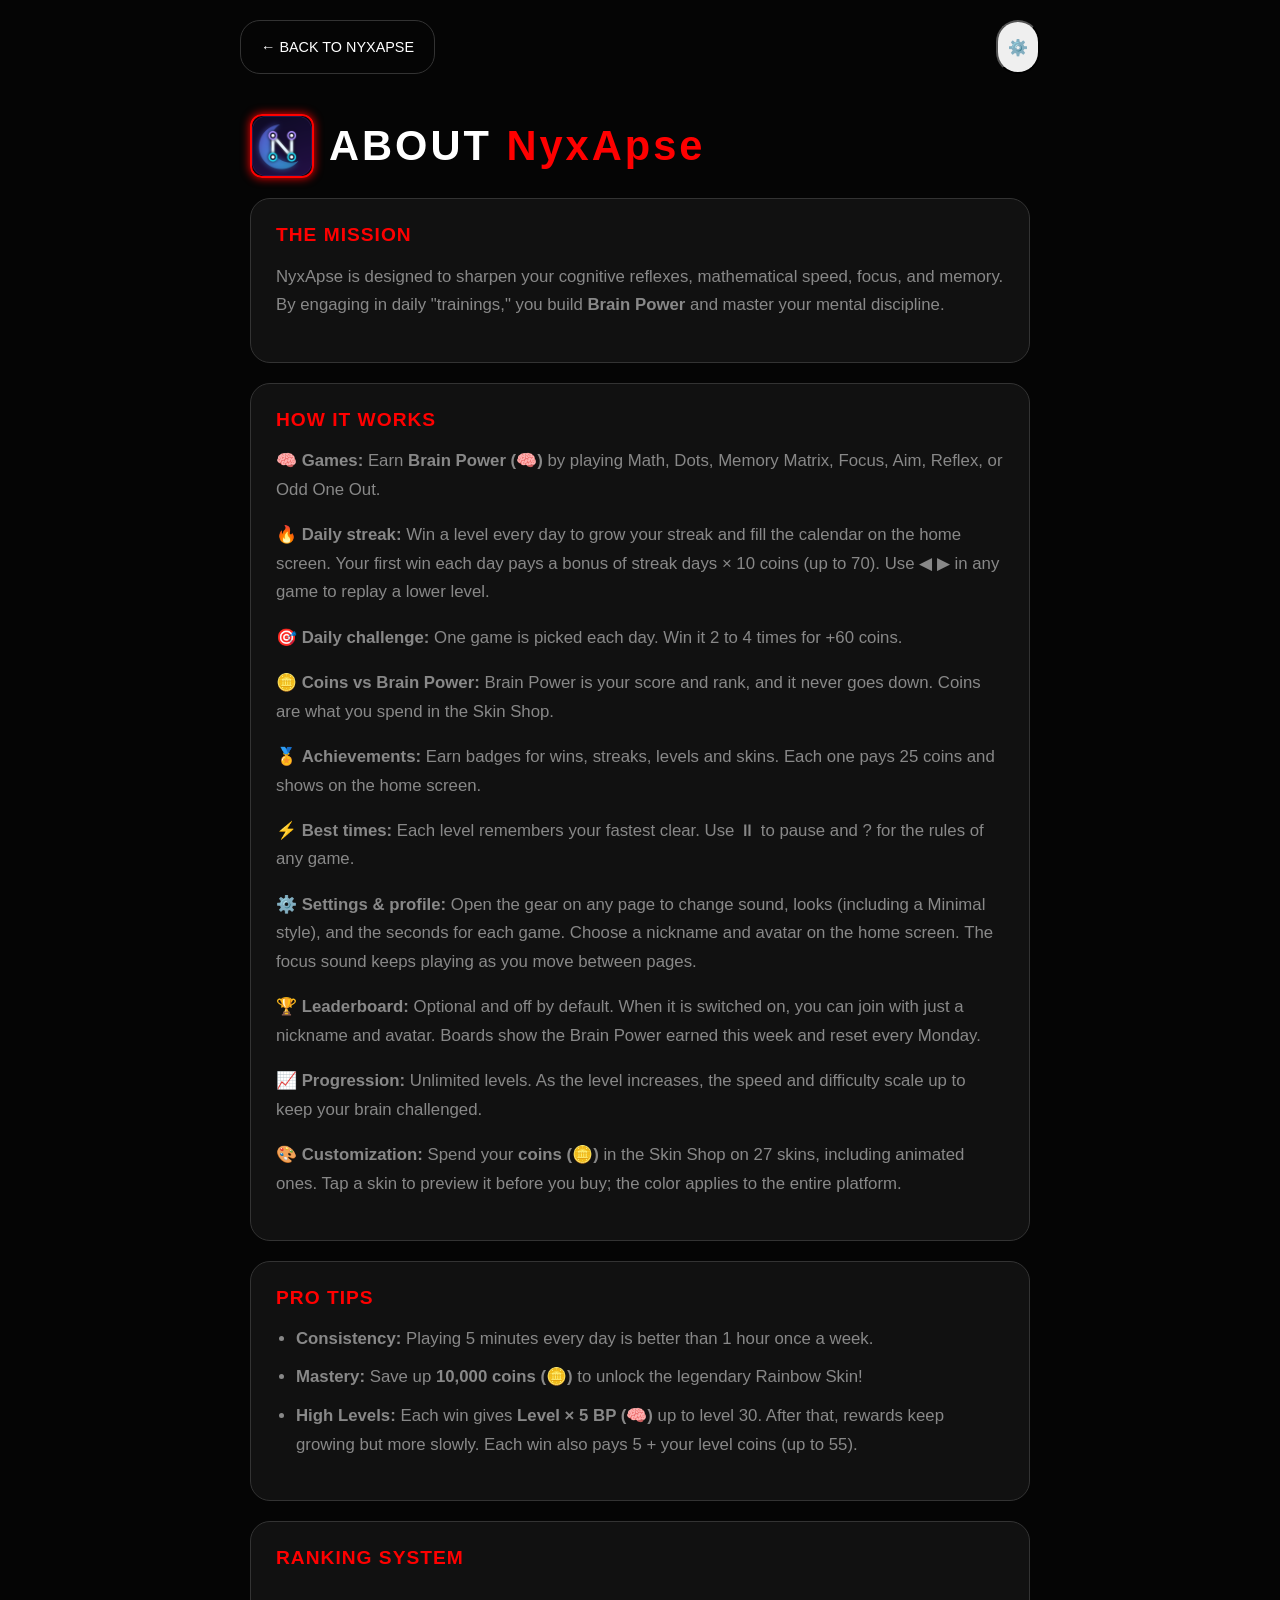
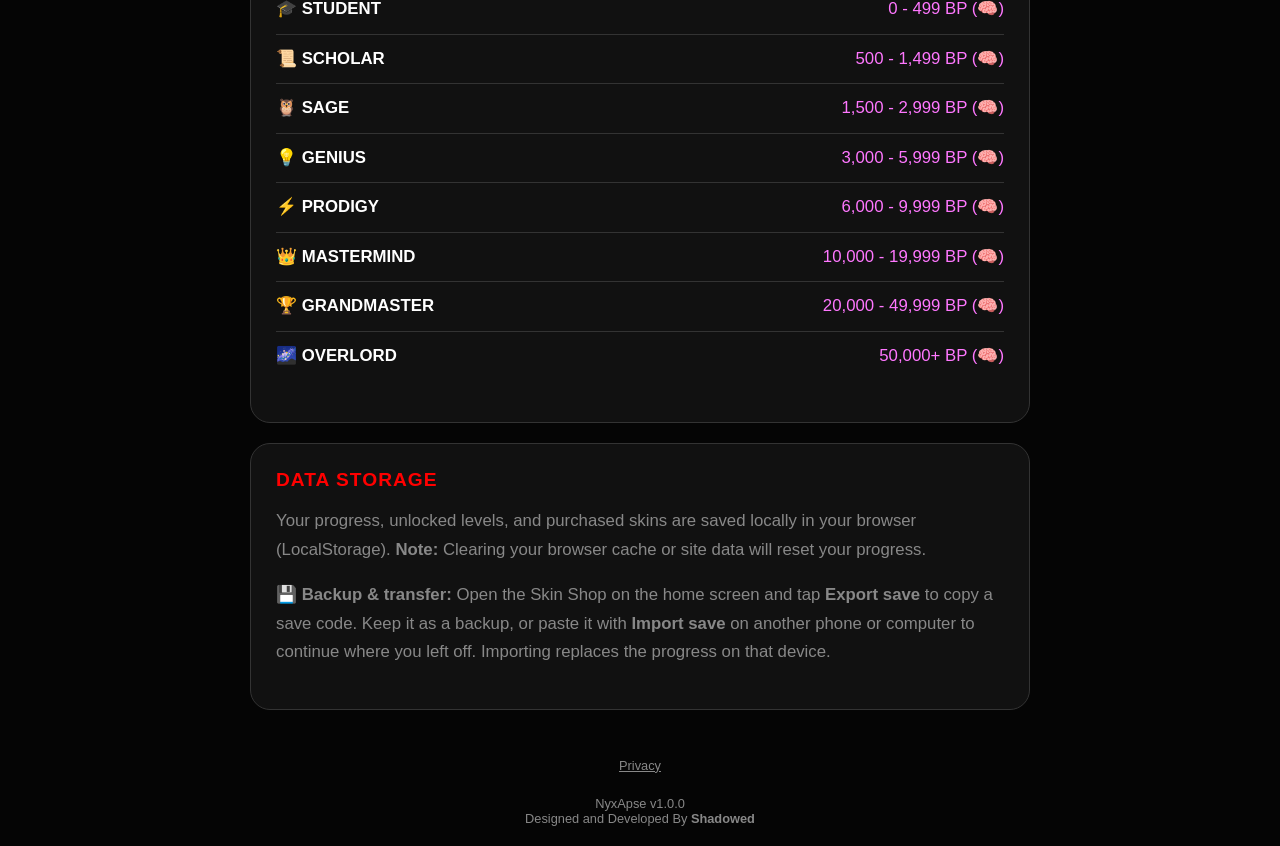
==== commit 06db71b6: "Add files via upload" ====
--- a/about.html
+++ b/about.html
@@ -4,13 +4,15 @@
     <meta charset="UTF-8">
     <meta name="viewport" content="width=device-width, initial-scale=1.0">
     <title>NyxApse - About</title>
-    <script src="js/theme.js?v=9"></script>
-    <script src="js/game.js?v=9"></script>
-    <script src="js/shell.js?v=9"></script>
+    <script src="js/theme.js?v=1.0.0"></script>
+    <script src="js/game.js?v=1.0.0"></script>
+    <script src="js/shell.js?v=1.0.0"></script>
+    <script src="js/config.js?v=1.0.0"></script>
+    <script src="js/leaderboard.js?v=1.0.0"></script>
     <link rel="icon" type="image/png" href="icon.png">
-    <link rel="stylesheet" href="css/about.css?v=9">
-    <link rel="stylesheet" href="css/ui.css?v=9">
-    <link rel="stylesheet" href="css/shell.css?v=9">
+    <link rel="stylesheet" href="css/about.css?v=1.0.0">
+    <link rel="stylesheet" href="css/ui.css?v=1.0.0">
+    <link rel="stylesheet" href="css/shell.css?v=1.0.0">
 </head>
 <body>
 
@@ -38,8 +40,9 @@
             <p>🏅 <b>Achievements:</b> Earn badges for wins, streaks, levels and skins. Each one pays 25 coins and shows on the home screen.</p>
             <p>⚡ <b>Best times:</b> Each level remembers your fastest clear. Use ⏸ to pause and ? for the rules of any game.</p>
             <p>⚙️ <b>Settings &amp; profile:</b> Open the gear on any page to change sound, looks (including a Minimal style), and the seconds for each game. Choose a nickname and avatar on the home screen. The focus sound keeps playing as you move between pages.</p>
+            <p>🏆 <b>Leaderboard:</b> Optional and off by default. When it is switched on, you can join with just a nickname and avatar. Boards show the Brain Power earned this week and reset every Monday.</p>
             <p>📈 <b>Progression:</b> Unlimited levels. As the level increases, the speed and difficulty scale up to keep your brain challenged.</p>
-            <p>🎨 <b>Customization:</b> Spend your <b>coins (🪙)</b> in the Skin Shop to unlock new theme colors that apply to the entire platform.</p>
+            <p>🎨 <b>Customization:</b> Spend your <b>coins (🪙)</b> in the Skin Shop on 27 skins, including animated ones. Tap a skin to preview it before you buy; the color applies to the entire platform.</p>
         </div>
 
         <div class="section">
@@ -63,7 +66,8 @@
         </div>
 
         <div class="footer">
-            NyxApse v1.5 <br> 
+            <a href="privacy.html" style="color:var(--subtext)">Privacy</a><br><br>
+            NyxApse v1.0.0 <br> 
             Designed and Developed By <b>Shadowed</b>
         </div>
     </div>
--- a/css/shell.css
+++ b/css/shell.css
@@ -68,22 +68,69 @@
 html[data-theme="dark"] body { --shadow-color: var(--accent); }
 /* ---------- timers ---------- */
 .rng { flex-wrap: wrap; justify-content: flex-end; } .tv { flex-basis: 100%; text-align: right; min-width: 0; color: var(--subtext); }
-/* ---------- MINIMAL: true black and white, flat and sleek, no glow ---------- */
-html.bt-min { filter: grayscale(1); }
-html.bt-min.bt-colors { filter: none; }                       /* the Focus game needs real colours */
-html.bt-min, html.bt-min body { --accent: #ffffff !important; }
-html.bt-min body.rainbow-active { animation: none !important; }
-html.bt-min[data-theme="dark"] { --bg: #000; --card: #000; --panel: #000; --text: #f2f2f2; --subtext: #8c8c8c; --border: #2b2b2b; --brain: #f2f2f2; --overlay: rgba(0, 0, 0, .94); }
-html.bt-min[data-theme="light"] { --bg: #fff; --card: #fff; --panel: #fff; --text: #0a0a0a; --subtext: #6b6b6b; --border: #d8d8d8; --brain: #0a0a0a; --overlay: rgba(255, 255, 255, .95); }
-html.bt-min[data-theme="light"], html.bt-min[data-theme="light"] body { --accent: #000000 !important; }
-html.bt-min *, html.bt-min *::before, html.bt-min *::after { box-shadow: none !important; text-shadow: none !important; }
-html.bt-min .game-card, html.bt-min .rank-container, html.bt-min .section, html.bt-min #bt-cal, html.bt-min .bt-card, html.bt-min #dock { background: var(--bg) !important; border: 1px solid var(--border) !important; border-radius: 6px !important; }
-html.bt-min .game-btn, html.bt-min .header-btn, html.bt-min .bt-btn, html.bt-min .brain-display, html.bt-min .seg, html.bt-min .seg button, html.bt-min #game-container, html.bt-min .bt-in, html.bt-min #ans { border-radius: 6px !important; }
-html.bt-min .brain-display { background: transparent !important; border: 1px solid var(--border) !important; color: var(--text) !important; }
-html.bt-min .game-btn { background: transparent !important; border: 1px solid var(--text) !important; color: var(--text) !important; letter-spacing: .14em; font-weight: 500; }
-html.bt-min .game-btn:hover, html.bt-min .header-btn:hover, html.bt-min .bt-btn:hover, html.bt-min #dock button:hover, html.bt-min .bt-btn.pri, html.bt-min .seg button.on { background: var(--text) !important; color: var(--bg) !important; border-color: var(--text) !important; }
-html.bt-min .hero h1 { font-weight: 300 !important; letter-spacing: .35em !important; font-size: clamp(1.6rem, 6vw, 2.6rem) !important; }
+/* ---------- MINIMAL: flat, sleek and fast. It keeps your colours. ---------- */
+html.bt-min *, html.bt-min *::before, html.bt-min *::after { box-shadow: none !important; text-shadow: none !important; transition: none !important; backdrop-filter: none !important; -webkit-backdrop-filter: none !important; }
+html.bt-min .noise-overlay { display: none !important; }
+html.bt-min body.skin-anim, html.bt-min body.rainbow-active { animation: none !important; }
+html.bt-min .game-card, html.bt-min .rank-container, html.bt-min .section, html.bt-min #bt-cal, html.bt-min .bt-card, html.bt-min #dock { background: var(--bg) !important; border: 1px solid var(--border) !important; border-radius: 8px !important; }
+html.bt-min .game-btn, html.bt-min .header-btn, html.bt-min .bt-btn, html.bt-min .brain-display, html.bt-min .seg, html.bt-min .seg button, html.bt-min #game-container, html.bt-min .bt-in, html.bt-min #ans { border-radius: 8px !important; }
+html.bt-min .brain-display { background: transparent !important; }
+html.bt-min .game-btn { background: transparent !important; letter-spacing: .14em; font-weight: 500; }
+html.bt-min .game-btn:hover { background: var(--accent) !important; color: #000 !important; }
+html.bt-min .hero h1 { font-weight: 300 !important; letter-spacing: .3em !important; font-size: clamp(1.6rem, 6vw, 2.6rem) !important; }
 html.bt-min .game-card h3 { font-weight: 500; letter-spacing: .18em; font-size: .8rem; }
+html.bt-min .game-card:hover { transform: none !important; }
 html.bt-min body > header { border-bottom-width: 1px !important; }
-html.bt-min #dock .dock-brand { font-weight: 300; }
-html.bt-min .cal-day.on { background: var(--text) !important; color: var(--bg) !important; }
+/* ---------- BLACK & WHITE: its own switch, works with either style ---------- */
+html.bt-mono { filter: grayscale(1); }
+html.bt-mono.bt-colors { filter: none; }                       /* the Focus game needs real colours */
+html.bt-mono, html.bt-mono body { --accent: #ffffff !important; }
+html.bt-mono body.skin-anim, html.bt-mono body.rainbow-active { animation: none !important; }
+html.bt-mono[data-theme="dark"] { --bg: #000; --card: #000; --panel: #000; --text: #f2f2f2; --subtext: #8c8c8c; --border: #2b2b2b; --brain: #f2f2f2; --overlay: rgba(0, 0, 0, .94); }
+html.bt-mono[data-theme="light"] { --bg: #fff; --card: #fff; --panel: #fff; --text: #0a0a0a; --subtext: #6b6b6b; --border: #d8d8d8; --brain: #0a0a0a; --overlay: rgba(255, 255, 255, .95); }
+html.bt-mono[data-theme="light"], html.bt-mono[data-theme="light"] body { --accent: #000000 !important; }
+html.bt-mono .brain-display { background: transparent !important; border: 1px solid var(--border) !important; color: var(--text) !important; }
+html.bt-mono .game-btn:hover, html.bt-mono .header-btn:hover, html.bt-mono .bt-btn:hover, html.bt-mono #dock button:hover, html.bt-mono .bt-btn.pri, html.bt-mono .seg button.on { background: var(--text) !important; color: var(--bg) !important; border-color: var(--text) !important; }
+html.bt-mono .cal-day.on { background: var(--text) !important; color: var(--bg) !important; }
+
+/* ---------- skin shop ---------- */
+.shop-grid { grid-template-columns: repeat(5, auto) !important; gap: 12px !important; margin-bottom: 14px !important; }
+@media (min-width: 900px) { .shop-grid { grid-template-columns: repeat(7, auto) !important; } }
+.shop-item { padding: 0; position: relative; }
+.shop-item .price { position: absolute; bottom: -2px; left: 50%; transform: translateX(-50%); background: rgba(0, 0, 0, .78); color: #ffcc00; font-size: 10px; font-weight: 700; padding: 1px 6px; border-radius: 999px; white-space: nowrap; }
+.shop-item.previewing { border-color: var(--text) !important; transform: scale(1.12); }
+.shop-info { display: flex; align-items: center; justify-content: space-between; gap: 12px; width: min(92vw, 420px); min-height: 56px; margin-bottom: 18px; padding: 10px 14px; border: 1px solid var(--border); border-radius: 14px; color: var(--text); box-sizing: border-box; }
+.shop-info small, .shop-info .hint { color: var(--subtext); } .shop-info .ok { color: #3ef0b0; font-weight: 700; } .skin-act { display: flex; gap: 8px; align-items: center; } .skin-act .bt-btn { margin-top: 0; }
+html.bt-min body.skin-anim, html.bt-min body.rainbow-active { animation: none !important; }
+
+/* ---------- leaderboard ---------- */
+.lb-body { margin: 8px 0; max-height: 46dvh; overflow-y: auto; }
+.lb-row { display: flex; align-items: center; gap: 10px; padding: 8px 6px; border-bottom: 1px solid var(--border); }
+.lb-row.me { background: rgba(255, 255, 255, .08); border-radius: 8px; }
+.lb-row b:first-child { min-width: 44px; color: var(--subtext); } .lb-av { font-size: 1.3rem; }
+.lb-nm { flex: 1; overflow: hidden; text-overflow: ellipsis; white-space: nowrap; }
+select.bt-in { appearance: auto; }
+
+/* ---------- phone polish ---------- */
+@media (max-width: 520px) {
+  /* home header: logo and settings on the first line, profile and scores on the second */
+  body > header:not(:has(.back-btn)) { flex-wrap: wrap; align-items: center; gap: 8px; padding: 12px; }
+  body > header:not(:has(.back-btn)) > div:last-child { display: contents !important; }
+  body > header .logo-area { order: 1; flex: 1 1 auto; min-width: 0; }
+  body > header #gear { order: 2; }
+  body > header #profile-chip { order: 3; flex: 1 1 auto; min-width: 0; justify-content: flex-start; }
+  body > header .brain-display { order: 4; }
+}
+#pf-name { max-width: 110px; }
+/* bigger fingers: buttons, switches, sliders and links */
+body > header > a:first-child { min-height: 36px; display: inline-flex; align-items: center; }
+.seg button { min-height: 36px; padding: 8px 12px; }
+.bt-card .row { flex-wrap: wrap; row-gap: 8px; min-height: 44px; }
+.row .seg { flex: 1 1 200px; } .row .seg button { flex: 1 1 auto; }
+input.sw { width: 52px; height: 30px; }
+input.sw::after { width: 24px; height: 24px; }
+input.sw:checked::after { transform: translateX(22px); }
+.bt-card input[type=range] { height: 30px; }
+.footer a, #bt-daily a { display: inline-block; padding: 8px 6px; }
+.bt-x { width: 40px; height: 40px; }
+.hint a { display: inline-block; padding: 8px 6px; }
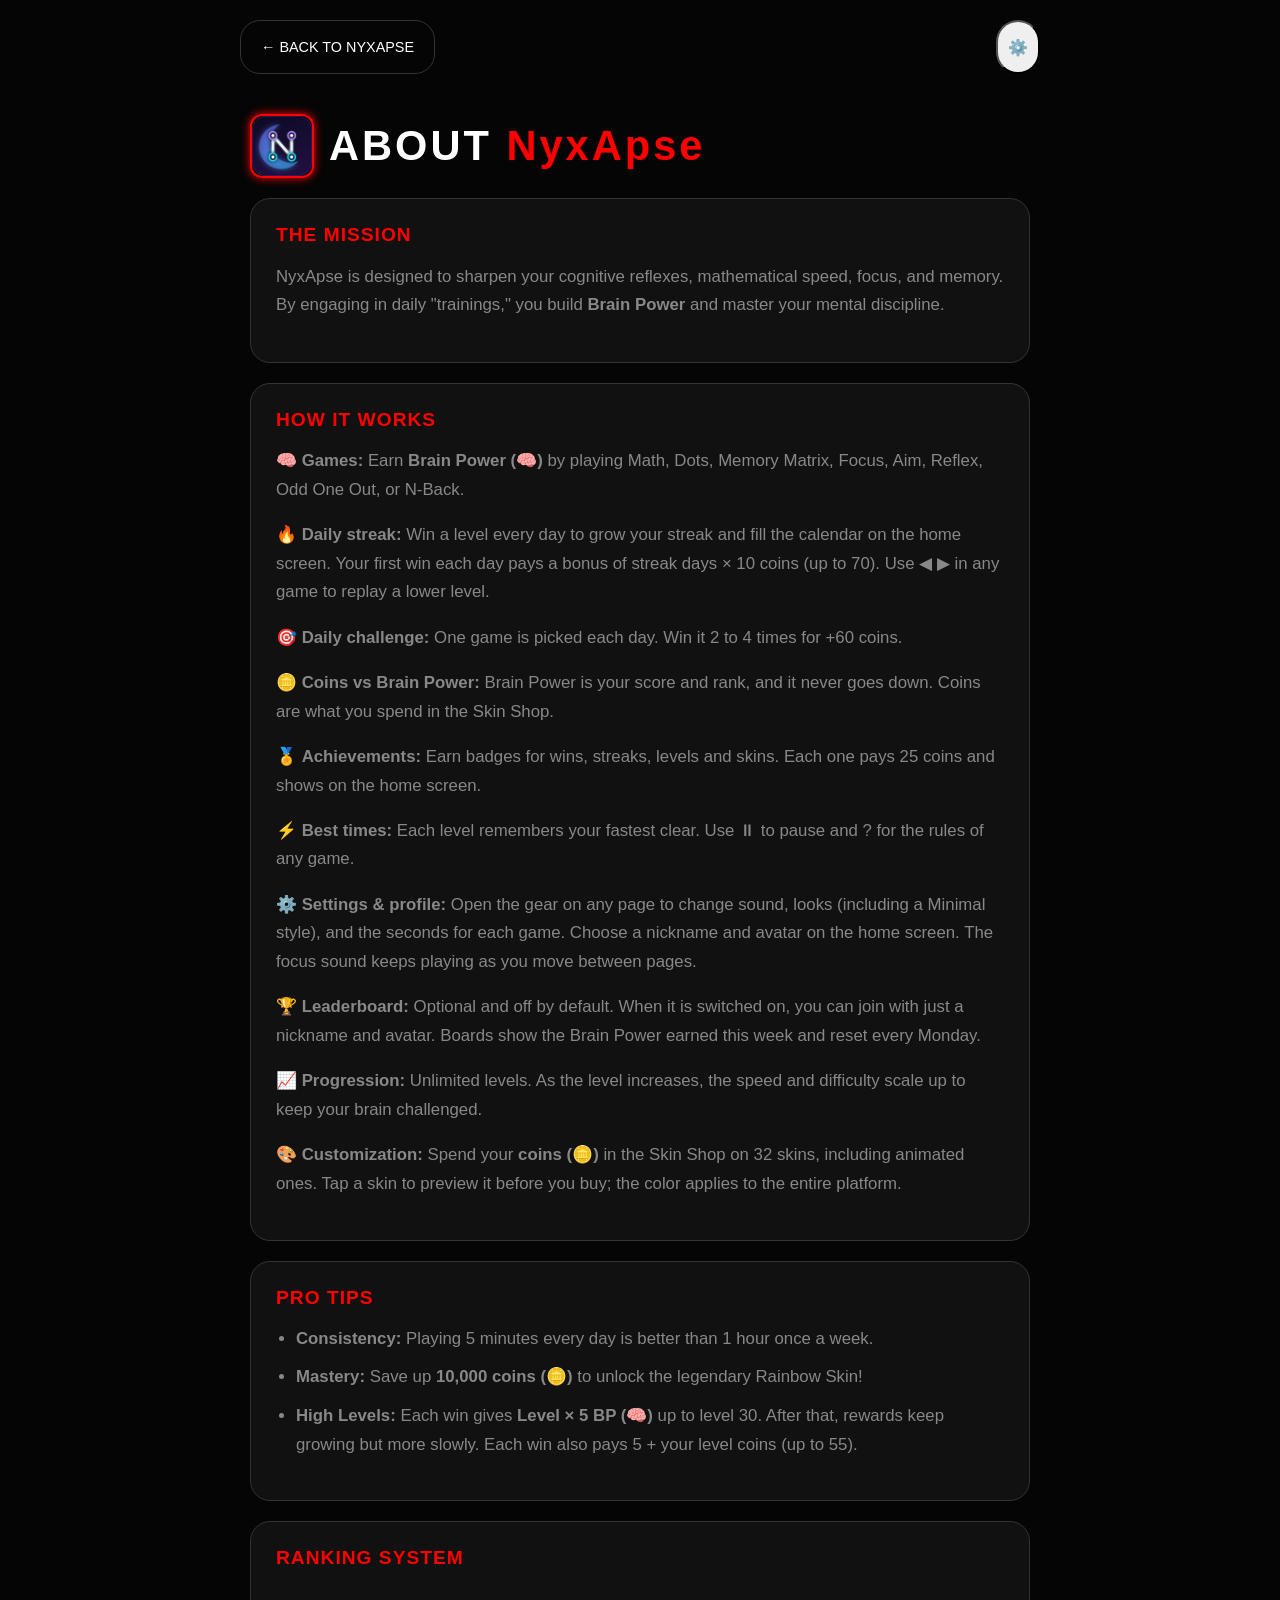
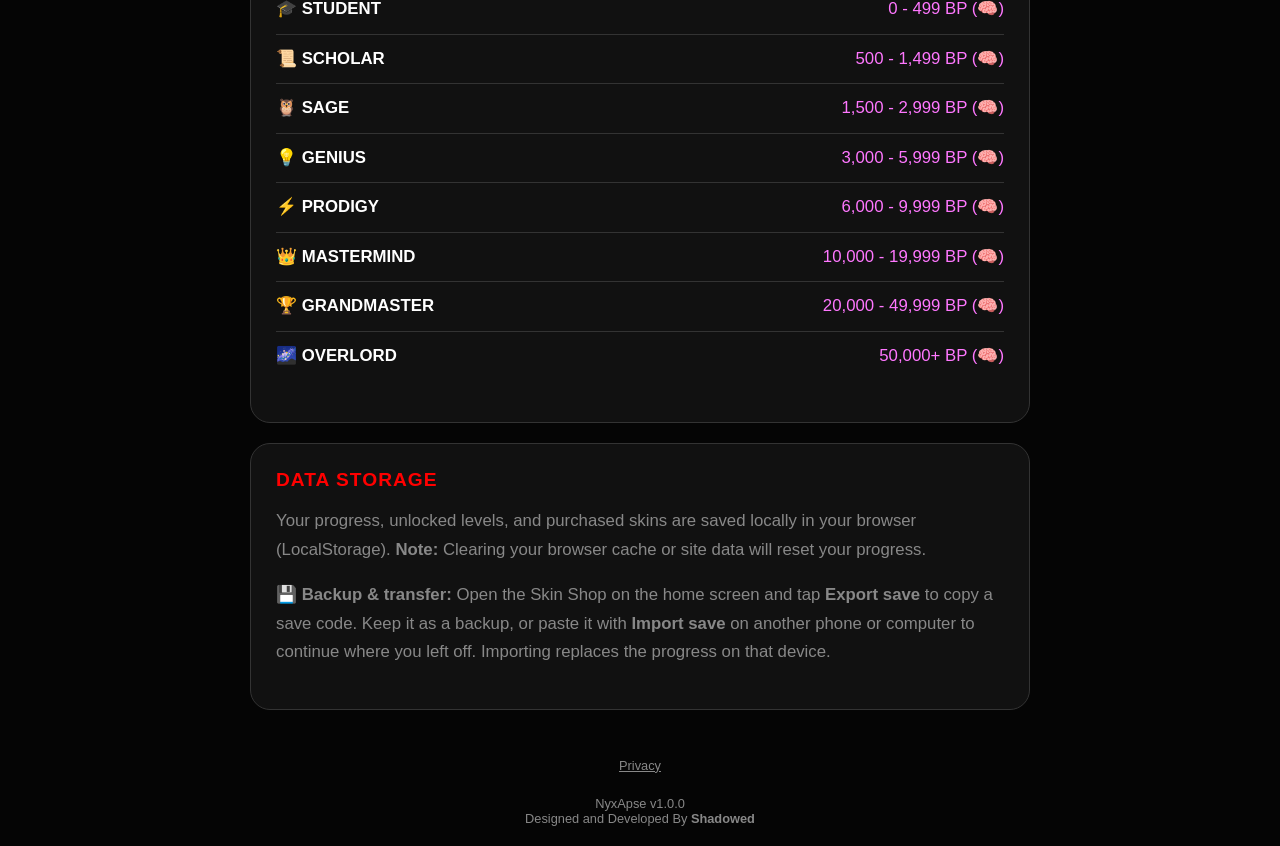
==== commit 0609da16: "Add files via upload" ====
--- a/about.html
+++ b/about.html
@@ -33,7 +33,7 @@
 
         <div class="section">
             <h2>HOW IT WORKS</h2>
-            <p>🧠 <b>Games:</b> Earn <b>Brain Power (🧠)</b> by playing Math, Dots, Memory Matrix, Focus, Aim, Reflex, or Odd One Out.</p>
+            <p>🧠 <b>Games:</b> Earn <b>Brain Power (🧠)</b> by playing Math, Dots, Memory Matrix, Focus, Aim, Reflex, Odd One Out, or N-Back.</p>
             <p>🔥 <b>Daily streak:</b> Win a level every day to grow your streak and fill the calendar on the home screen. Your first win each day pays a bonus of streak days × 10 coins (up to 70). Use ◀ ▶ in any game to replay a lower level.</p>
             <p>🎯 <b>Daily challenge:</b> One game is picked each day. Win it 2 to 4 times for +60 coins.</p>
             <p>🪙 <b>Coins vs Brain Power:</b> Brain Power is your score and rank, and it never goes down. Coins are what you spend in the Skin Shop.</p>
@@ -42,7 +42,7 @@
             <p>⚙️ <b>Settings &amp; profile:</b> Open the gear on any page to change sound, looks (including a Minimal style), and the seconds for each game. Choose a nickname and avatar on the home screen. The focus sound keeps playing as you move between pages.</p>
             <p>🏆 <b>Leaderboard:</b> Optional and off by default. When it is switched on, you can join with just a nickname and avatar. Boards show the Brain Power earned this week and reset every Monday.</p>
             <p>📈 <b>Progression:</b> Unlimited levels. As the level increases, the speed and difficulty scale up to keep your brain challenged.</p>
-            <p>🎨 <b>Customization:</b> Spend your <b>coins (🪙)</b> in the Skin Shop on 27 skins, including animated ones. Tap a skin to preview it before you buy; the color applies to the entire platform.</p>
+            <p>🎨 <b>Customization:</b> Spend your <b>coins (🪙)</b> in the Skin Shop on 32 skins, including animated ones. Tap a skin to preview it before you buy; the color applies to the entire platform.</p>
         </div>
 
         <div class="section">
--- a/css/shell.css
+++ b/css/shell.css
@@ -134,3 +134,20 @@
 .footer a, #bt-daily a { display: inline-block; padding: 8px 6px; }
 .bt-x { width: 40px; height: 40px; }
 .hint a { display: inline-block; padding: 8px 6px; }
+
+/* ---- Colorblind-friendly mode (html.bt-cb) ---- */
+.fbtn { border: 2px solid var(--c); color: var(--c); }
+html.bt-cb .fbtn { border-color: var(--cb); color: var(--cb); }
+html.bt-cb .fbtn::after { content: ' ' attr(data-sym); }
+html.bt-cb .block.correct { background: #0072B2; box-shadow: none; }
+html.bt-cb .block.wrong { background: #D55E00; box-shadow: none; }
+html.bt-cb .block.correct, html.bt-cb .block.wrong { display: flex; align-items: center; justify-content: center; color: #fff; font-weight: 900; font-size: 1.8rem; }
+html.bt-cb .block.correct::after { content: '✓'; }
+html.bt-cb .block.wrong::after { content: '✕'; }
+
+/* ---- Leaderboard divisions ---- */
+.lb-row { cursor: pointer; }
+.lb-row .zone { width: 1.4em; text-align: center; color: var(--subtext); }
+.lb-row.z-up .zone { color: #2ec4b6; } .lb-row.z-down .zone { color: #ff6b6b; } .lb-row.z-crown .zone { color: #ffd700; }
+.lb-row.z-up { border-left: 3px solid #2ec4b6; } .lb-row.z-down { border-left: 3px solid #ff6b6b; } .lb-row.z-crown { border-left: 3px solid #ffd700; }
+.div-line { display: flex; justify-content: space-between; align-items: center; gap: 10px; padding: 8px 4px; margin: 6px 0; border-top: 1px solid var(--border); border-bottom: 1px solid var(--border); font-size: 1.05rem; }
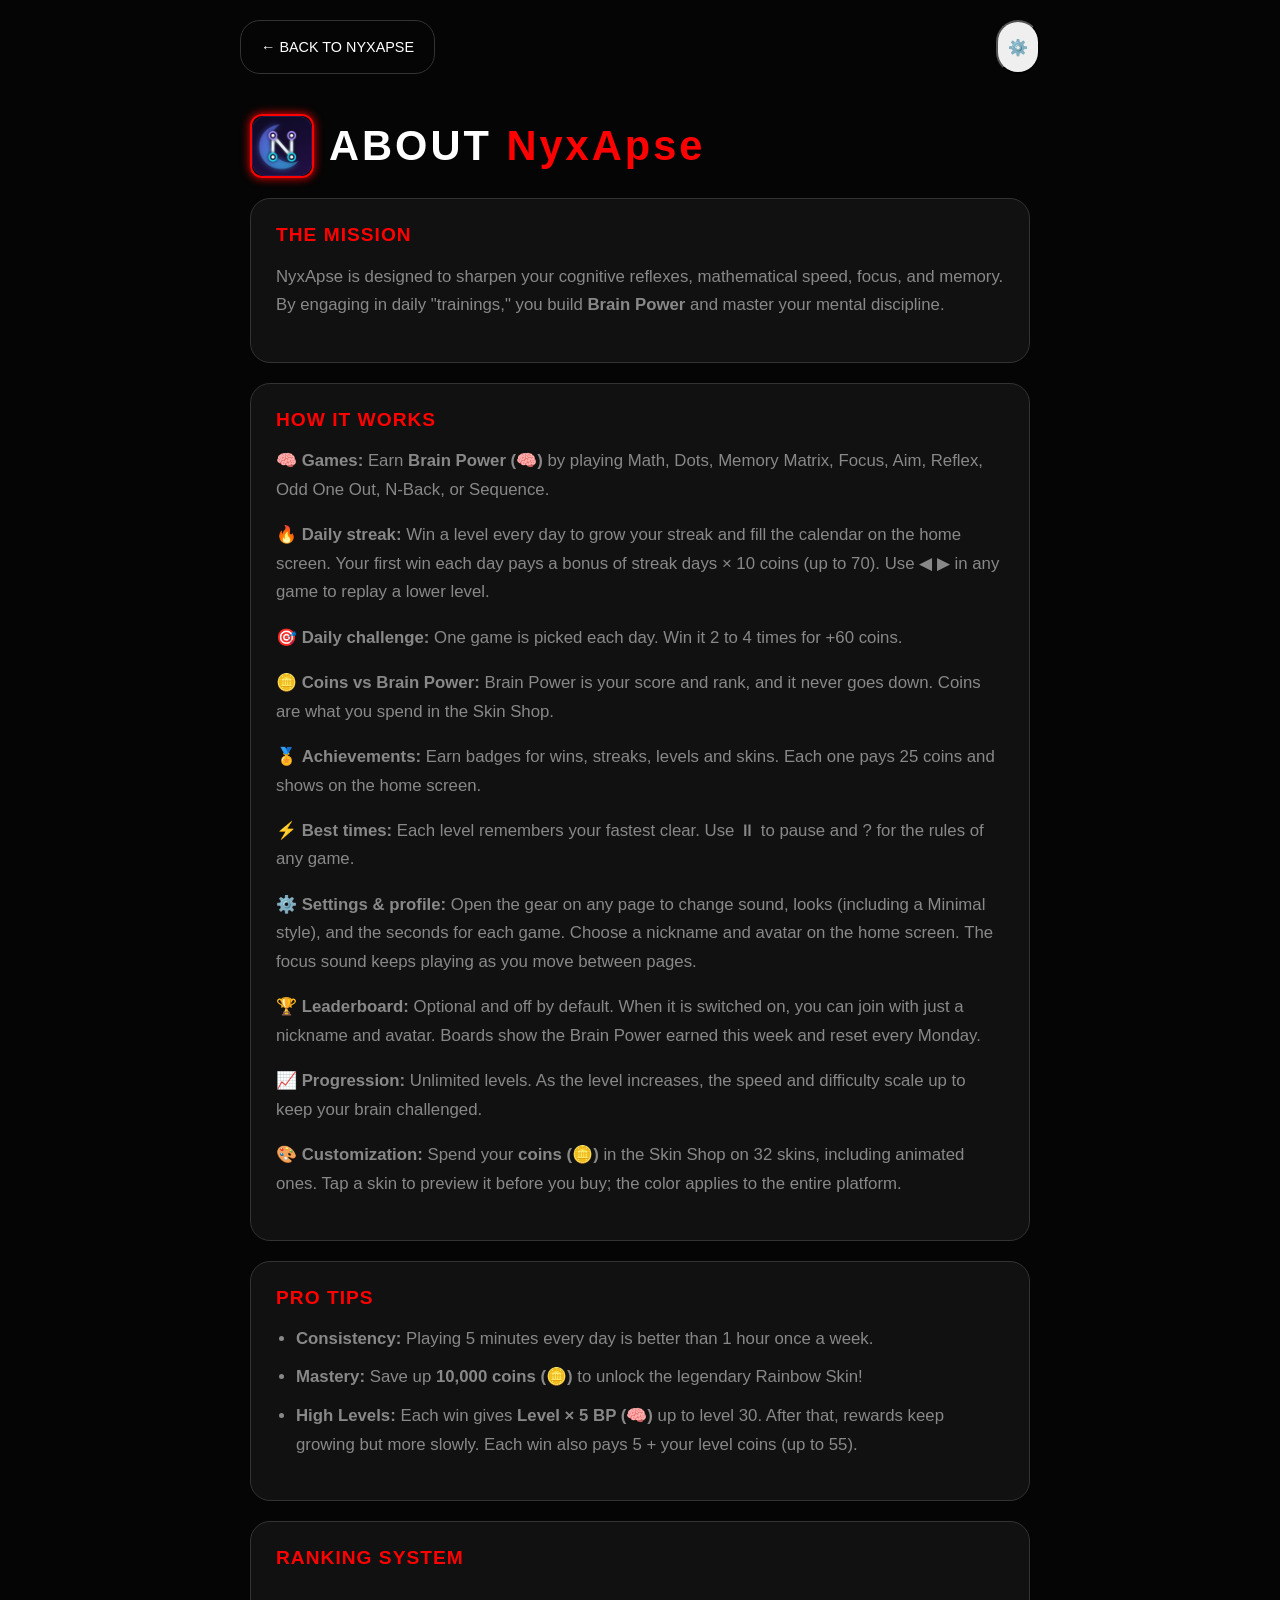
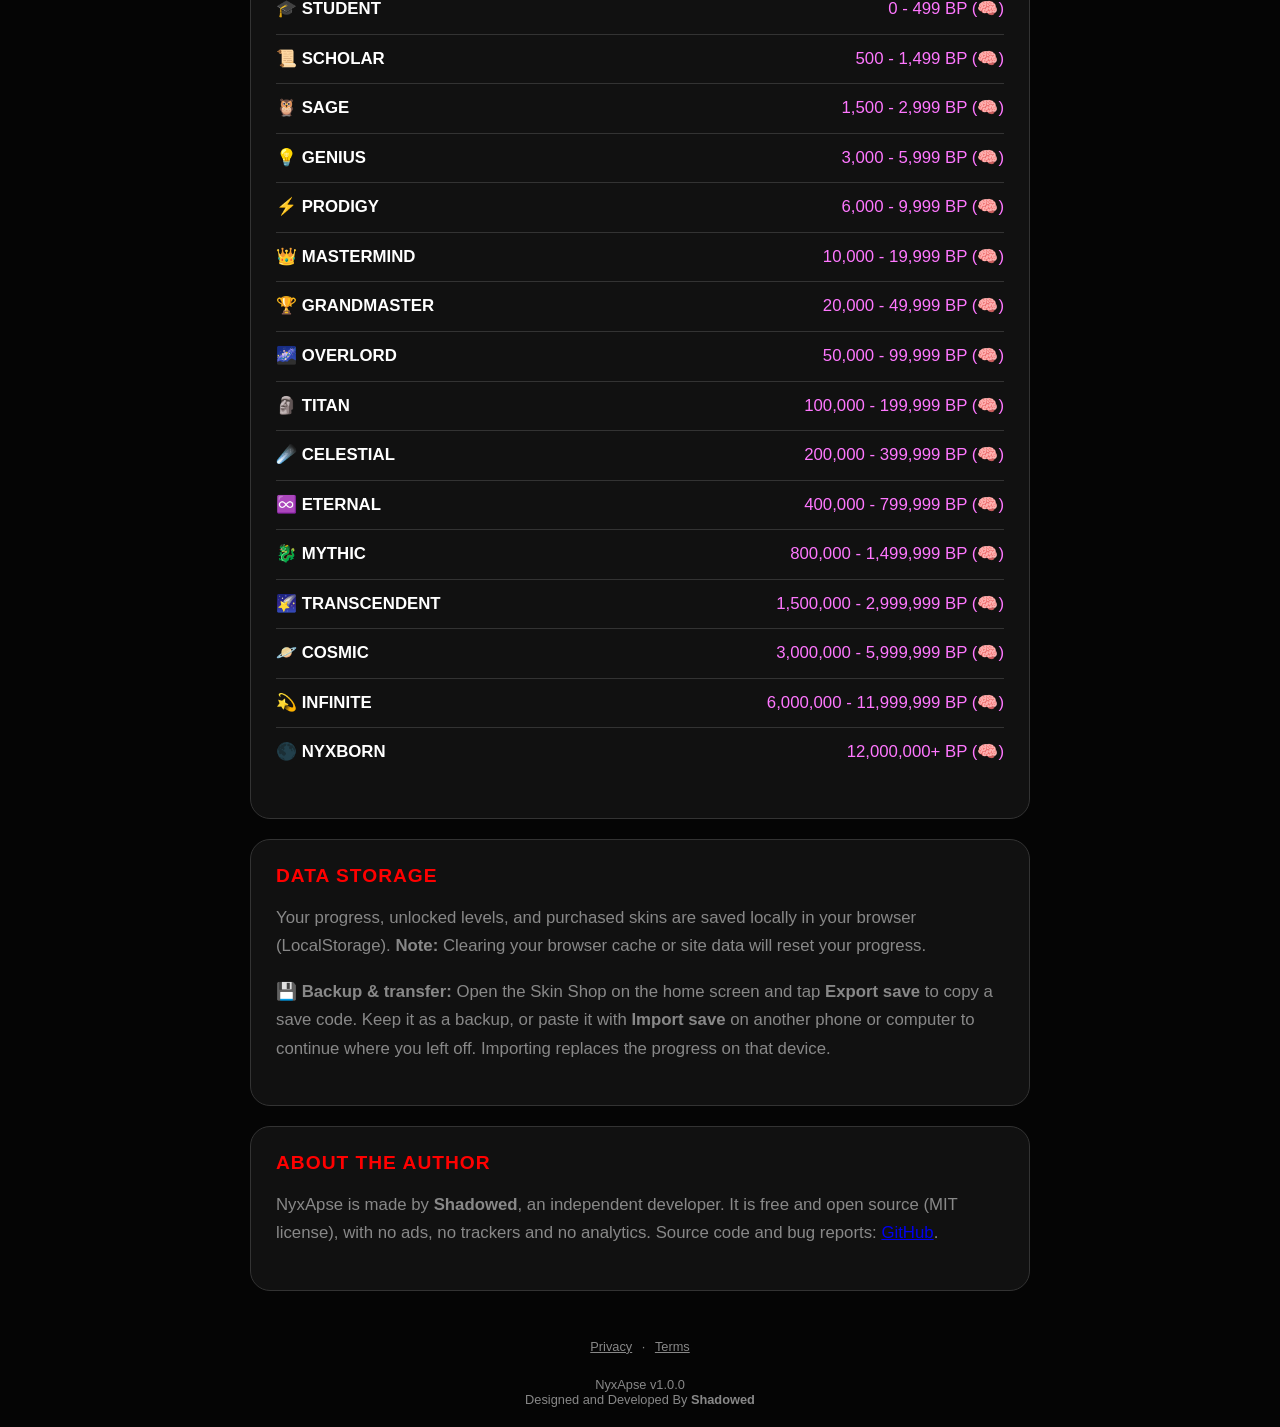
==== commit 229515af: "Add files via upload" ====
--- a/about.html
+++ b/about.html
@@ -8,6 +8,8 @@
     <script src="js/game.js?v=1.0.0"></script>
     <script src="js/shell.js?v=1.0.0"></script>
     <script src="js/config.js?v=1.0.0"></script>
+    <script src="js/avatars.js?v=1.0.0"></script>
+    <script src="js/namefilter.js?v=1.0.0"></script>
     <script src="js/leaderboard.js?v=1.0.0"></script>
     <link rel="icon" type="image/png" href="icon.png">
     <link rel="stylesheet" href="css/about.css?v=1.0.0">
@@ -33,7 +35,7 @@
 
         <div class="section">
             <h2>HOW IT WORKS</h2>
-            <p>🧠 <b>Games:</b> Earn <b>Brain Power (🧠)</b> by playing Math, Dots, Memory Matrix, Focus, Aim, Reflex, Odd One Out, or N-Back.</p>
+            <p>🧠 <b>Games:</b> Earn <b>Brain Power (🧠)</b> by playing Math, Dots, Memory Matrix, Focus, Aim, Reflex, Odd One Out, N-Back, or Sequence.</p>
             <p>🔥 <b>Daily streak:</b> Win a level every day to grow your streak and fill the calendar on the home screen. Your first win each day pays a bonus of streak days × 10 coins (up to 70). Use ◀ ▶ in any game to replay a lower level.</p>
             <p>🎯 <b>Daily challenge:</b> One game is picked each day. Win it 2 to 4 times for +60 coins.</p>
             <p>🪙 <b>Coins vs Brain Power:</b> Brain Power is your score and rank, and it never goes down. Coins are what you spend in the Skin Shop.</p>
@@ -65,8 +67,13 @@
             <p>💾 <b>Backup &amp; transfer:</b> Open the Skin Shop on the home screen and tap <b>Export save</b> to copy a save code. Keep it as a backup, or paste it with <b>Import save</b> on another phone or computer to continue where you left off. Importing replaces the progress on that device.</p>
         </div>
 
+        <div class="section">
+            <h2>ABOUT THE AUTHOR</h2>
+            <p>NyxApse is made by <b>Shadowed</b>, an independent developer. It is free and open source (MIT license), with no ads, no trackers and no analytics. Source code and bug reports: <a href="https://github.com/Shadowed-Monarch/NyxApse">GitHub</a>.</p>
+        </div>
+
         <div class="footer">
-            <a href="privacy.html" style="color:var(--subtext)">Privacy</a><br><br>
+            <a href="privacy.html" style="color:var(--subtext)">Privacy</a> · <a href="terms.html" style="color:var(--subtext)">Terms</a><br><br>
             NyxApse v1.0.0 <br> 
             Designed and Developed By <b>Shadowed</b>
         </div>
--- a/css/ui.css
+++ b/css/ui.css
@@ -111,3 +111,7 @@
 html.kb body:has(#input-area) #stats, html.kb body:has(#input-area) > div[style*="font-size:1.2rem"] { margin-top: 4px !important; }
 html.kb body:has(#input-area) #input-area { margin-top: 6px !important; margin-bottom: 6px; }
 html.kb #ans { padding: 8px !important; font-size: 1.3rem !important; }
+
+/* ---- Performance: keep game areas isolated so the browser repaints less ---- */
+#game-container { contain: layout paint; touch-action: manipulation; user-select: none; -webkit-user-select: none; -webkit-tap-highlight-color: transparent; }
+body { overscroll-behavior: none; }
--- a/css/shell.css
+++ b/css/shell.css
@@ -151,3 +151,84 @@
 .lb-row.z-up .zone { color: #2ec4b6; } .lb-row.z-down .zone { color: #ff6b6b; } .lb-row.z-crown .zone { color: #ffd700; }
 .lb-row.z-up { border-left: 3px solid #2ec4b6; } .lb-row.z-down { border-left: 3px solid #ff6b6b; } .lb-row.z-crown { border-left: 3px solid #ffd700; }
 .div-line { display: flex; justify-content: space-between; align-items: center; gap: 10px; padding: 8px 4px; margin: 6px 0; border-top: 1px solid var(--border); border-bottom: 1px solid var(--border); font-size: 1.05rem; }
+
+/* ---- Menu and popup animations (gated by html.bt-anim; never applied to the games themselves) ---- */
+@keyframes nx-fade { from { opacity: 0; } to { opacity: 1; } }
+@keyframes nx-rise { from { opacity: 0; transform: translateY(12px); } to { opacity: 1; transform: none; } }
+@keyframes nx-sheet { from { opacity: 0; transform: translateY(26px) scale(.95); } to { opacity: 1; transform: none; } }
+@keyframes nx-bounce { 0% { opacity: 0; transform: scale(.6); } 60% { transform: scale(1.08); } 100% { opacity: 1; transform: none; } }
+@keyframes nx-glow { 0%, 100% { filter: drop-shadow(0 0 2px #ff7a18); } 50% { filter: drop-shadow(0 0 8px #ffd000); } }
+.sup { font-size: .75em; vertical-align: super; margin-left: 1px; font-weight: bold; }
+html.bt-anim body > header, html.bt-anim .title-area { animation: nx-fade .4s ease both; }
+html.bt-anim .bt-modal, html.bt-anim .bt-help { animation: nx-fade .2s ease both; }
+html.bt-anim .bt-modal > .bt-card, html.bt-anim .bt-help-box { animation: nx-sheet .32s cubic-bezier(.2, .9, .3, 1.1) both; }
+html.bt-anim .bt-card > *:nth-child(2) { animation: nx-rise .35s ease both; animation-delay: 60ms; }
+html.bt-anim .bt-card > *:nth-child(3) { animation: nx-rise .35s ease both; animation-delay: 90ms; }
+html.bt-anim .bt-card > *:nth-child(4) { animation: nx-rise .35s ease both; animation-delay: 120ms; }
+html.bt-anim .bt-card > *:nth-child(5) { animation: nx-rise .35s ease both; animation-delay: 150ms; }
+html.bt-anim .bt-card > *:nth-child(6) { animation: nx-rise .35s ease both; animation-delay: 180ms; }
+html.bt-anim .bt-card > *:nth-child(7) { animation: nx-rise .35s ease both; animation-delay: 210ms; }
+html.bt-anim .bt-card > *:nth-child(8) { animation: nx-rise .35s ease both; animation-delay: 240ms; }
+html.bt-anim .bt-card > *:nth-child(9) { animation: nx-rise .35s ease both; animation-delay: 270ms; }
+html.bt-anim .bt-card > *:nth-child(10) { animation: nx-rise .35s ease both; animation-delay: 300ms; }
+html.bt-anim .bt-card > *:nth-child(11) { animation: nx-rise .35s ease both; animation-delay: 330ms; }
+html.bt-anim .bt-card > *:nth-child(12) { animation: nx-rise .35s ease both; animation-delay: 360ms; }
+html.bt-anim .bt-card > *:nth-child(13) { animation: nx-rise .35s ease both; animation-delay: 390ms; }
+html.bt-anim .bt-card > *:nth-child(14) { animation: nx-rise .35s ease both; animation-delay: 420ms; }
+html.bt-anim .bt-card > *:nth-child(15) { animation: nx-rise .35s ease both; animation-delay: 450ms; }
+html.bt-anim #btn-container > * { animation: nx-sheet .3s ease both; }
+html.bt-anim #btn-container h1 { animation: nx-bounce .5s ease both; }
+html.bt-anim .lb-row { animation: nx-rise .3s ease both; }
+html.bt-anim #dock { transition: transform .32s cubic-bezier(.2, .9, .3, 1); }
+html.bt-anim button, html.bt-anim .game-card, html.bt-anim .lb-row { transition: transform .12s ease, box-shadow .2s ease, background .2s ease, border-color .2s ease; }
+html.bt-anim button:active:not(:disabled), html.bt-anim .game-card:active { transform: scale(.96); }
+html.bt-anim .shield.legend { animation: nx-glow 2.4s ease-in-out infinite; }
+
+/* ---- Page transitions (leaving and entering) ---- */
+@keyframes nx-zoom-in { from { opacity: 0; transform: scale(.93); } to { opacity: 1; transform: none; } }
+@keyframes nx-slide-in { from { opacity: 0; transform: translateX(36px); } to { opacity: 1; transform: none; } }
+@keyframes nx-back-in { from { opacity: 0; transform: translateX(-36px); } to { opacity: 1; transform: none; } }
+@keyframes nx-zoom-out { to { opacity: 0; transform: scale(1.06); } }
+@keyframes nx-slide-out { to { opacity: 0; transform: translateX(-36px); } }
+@keyframes nx-back-out { to { opacity: 0; transform: translateX(36px); } }
+html.bt-anim body { animation: nx-fade .35s ease both; }
+html.bt-anim[data-enter="zoom"] body { animation: nx-zoom-in .38s cubic-bezier(.2, .9, .3, 1) both; }
+html.bt-anim[data-enter="slide"] body { animation: nx-slide-in .38s cubic-bezier(.2, .9, .3, 1) both; }
+html.bt-anim[data-enter="back"] body { animation: nx-back-in .38s cubic-bezier(.2, .9, .3, 1) both; }
+html.bt-anim.nx-leave-zoom body { animation: nx-zoom-out .23s ease both; }
+html.bt-anim.nx-leave-slide body { animation: nx-slide-out .23s ease both; }
+html.bt-anim.nx-leave-back body { animation: nx-back-out .23s ease both; }
+
+/* ---- Closing popups ---- */
+@keyframes nx-fade-out { to { opacity: 0; } }
+@keyframes nx-sheet-out { to { opacity: 0; transform: translateY(24px) scale(.95); } }
+html.bt-anim .bt-modal.bt-out, html.bt-anim .bt-help.bt-out { animation: nx-fade-out .2s ease both; }
+html.bt-anim .bt-modal.bt-out > .bt-card, html.bt-anim .bt-help.bt-out .bt-help-box { animation: nx-sheet-out .2s ease both; }
+
+/* ---- Scroll reveal: each card flies in from a different direction ---- */
+html.bt-anim .nx-reveal { opacity: 0; }
+html.bt-anim .nx-reveal[data-fx="up"] { transform: translateY(32px); }
+html.bt-anim .nx-reveal[data-fx="left"] { transform: translateX(-36px); }
+html.bt-anim .nx-reveal[data-fx="right"] { transform: translateX(36px); }
+html.bt-anim .nx-reveal[data-fx="zoom"] { transform: scale(.82); }
+html.bt-anim .nx-reveal.nx-in { opacity: 1; transform: none; transition: opacity .55s ease, transform .55s cubic-bezier(.2, .9, .3, 1); }
+
+/* ---- Settings tabs: each tab fits the screen, so nothing needs scrolling down ---- */
+.tabs { display: flex; gap: 6px; overflow-x: auto; margin: 4px 0 10px; padding-bottom: 4px; -webkit-overflow-scrolling: touch; }
+.tabs button { flex: 0 0 auto; padding: 7px 12px; border-radius: 16px; border: 1px solid var(--border); background: transparent; color: var(--text); cursor: pointer; font-size: .9rem; white-space: nowrap; }
+.tabs button.on { background: var(--accent); color: #000; border-color: var(--accent); font-weight: bold; }
+.tab { display: none; } .tab.on { display: block; }
+
+/* ---- Drawn avatar icons ---- */
+.avs { display: inline-block; vertical-align: middle; border-radius: 50%; }
+.av-grid { max-height: 176px; overflow-y: auto; }
+.av { display: inline-flex; align-items: center; justify-content: center; }
+
+/* ---- Restore code screen ---- */
+.code-box { text-align: center; padding: 12px; margin: 10px 0; border: 2px dashed var(--accent); border-radius: 14px; }
+.code-box .code { font-size: 2rem; font-weight: bold; letter-spacing: .12em; font-variant-numeric: tabular-nums; margin-top: 4px; }
+
+/* compact rows so the timers tab fits on a phone without scrolling */
+.tab[data-tab="games"] .row { padding-top: 1px; padding-bottom: 1px; } .tab[data-tab="games"] .hint { margin: 2px 0; }
+.tab[data-tab="games"] h3 { margin: 4px 0; }
+.tab[data-tab="games"] > h3 { display: none; }
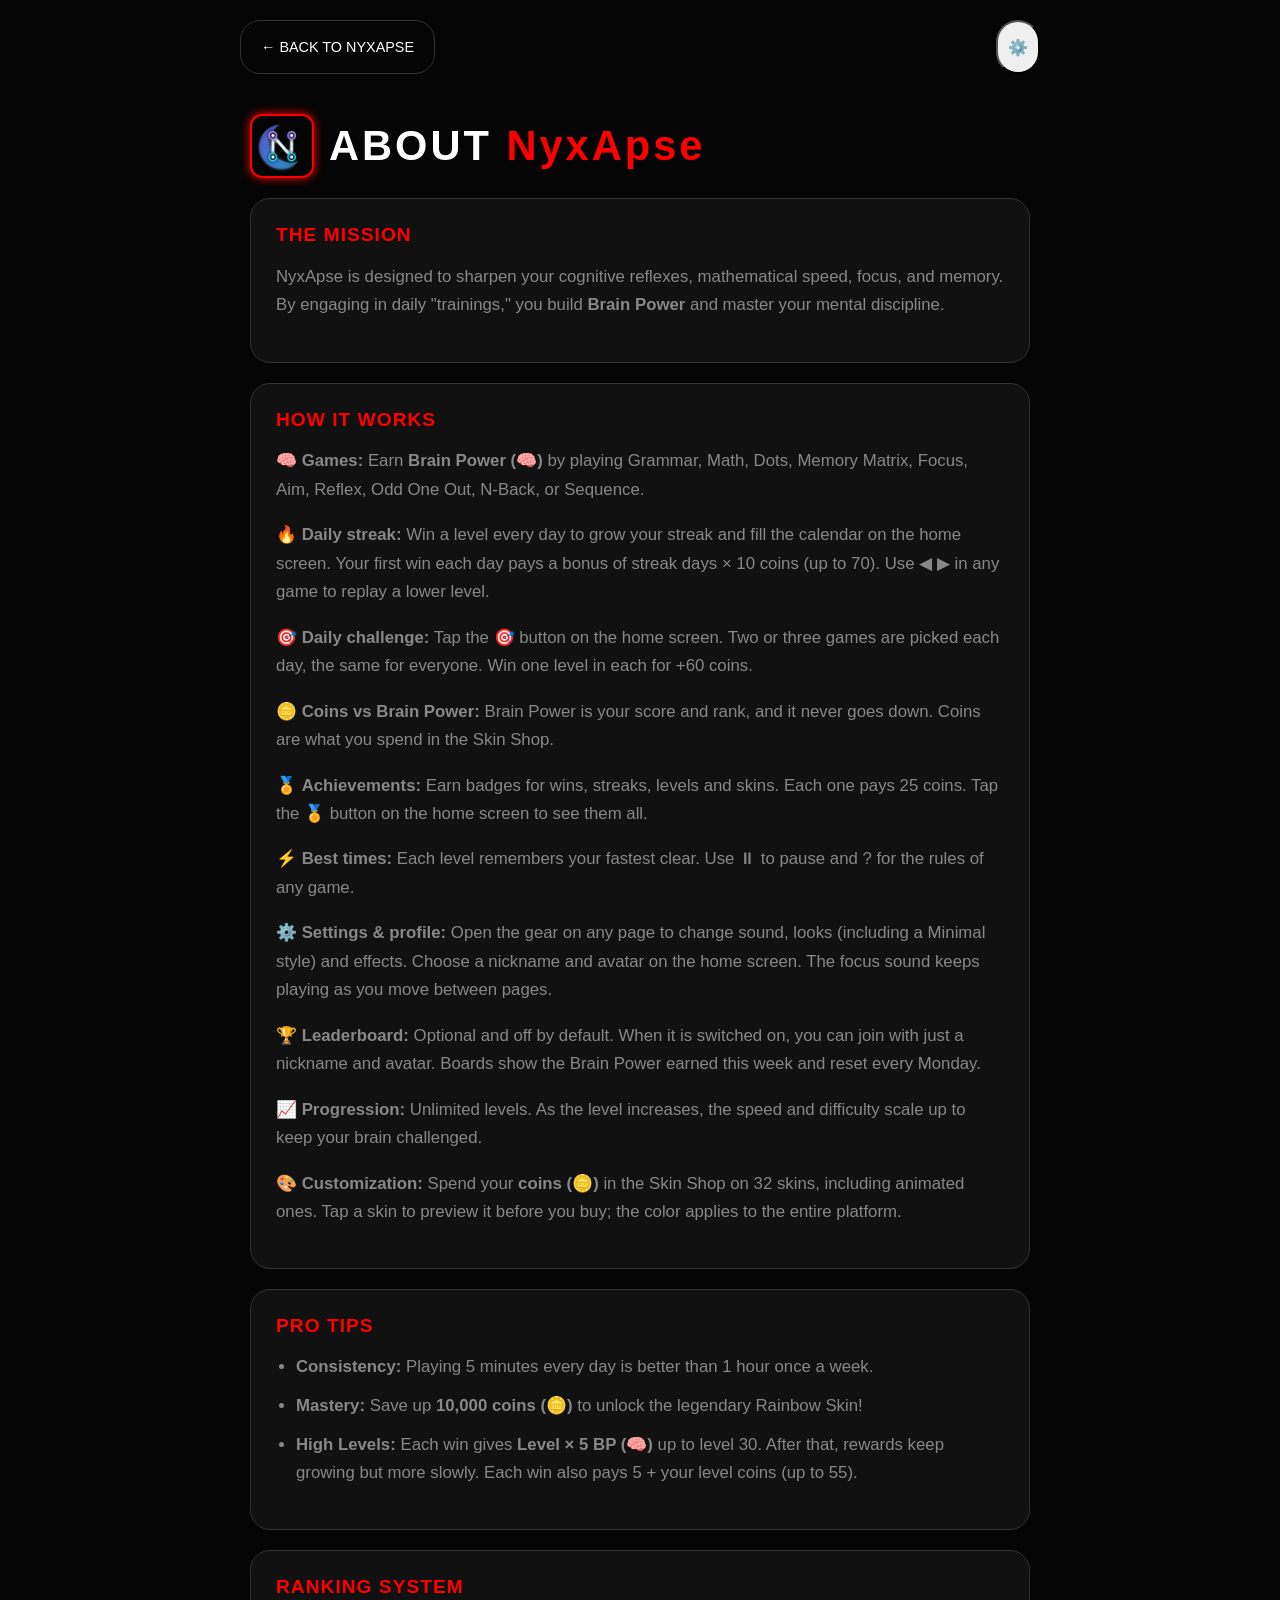
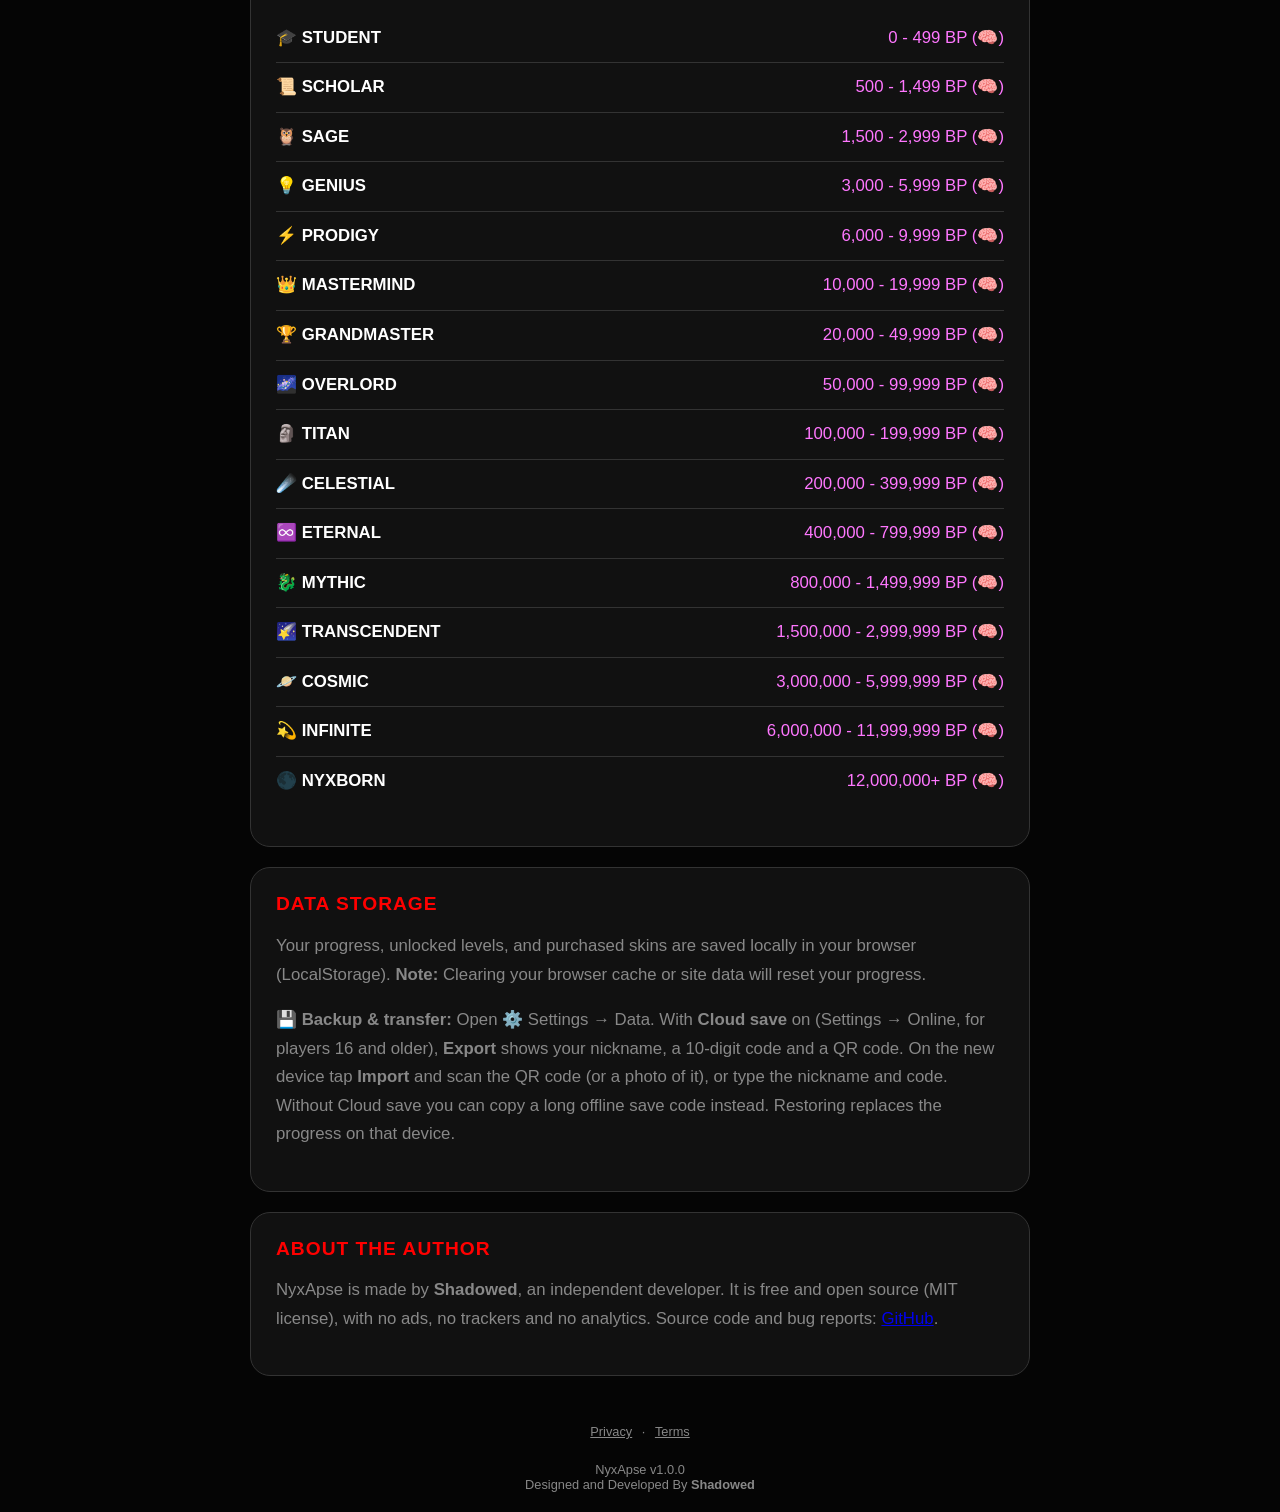
==== commit d0ad3d1b: "Add files via upload" ====
--- a/about.html
+++ b/about.html
@@ -35,13 +35,13 @@
 
         <div class="section">
             <h2>HOW IT WORKS</h2>
-            <p>🧠 <b>Games:</b> Earn <b>Brain Power (🧠)</b> by playing Math, Dots, Memory Matrix, Focus, Aim, Reflex, Odd One Out, N-Back, or Sequence.</p>
+            <p>🧠 <b>Games:</b> Earn <b>Brain Power (🧠)</b> by playing Grammar, Math, Dots, Memory Matrix, Focus, Aim, Reflex, Odd One Out, N-Back, or Sequence.</p>
             <p>🔥 <b>Daily streak:</b> Win a level every day to grow your streak and fill the calendar on the home screen. Your first win each day pays a bonus of streak days × 10 coins (up to 70). Use ◀ ▶ in any game to replay a lower level.</p>
-            <p>🎯 <b>Daily challenge:</b> One game is picked each day. Win it 2 to 4 times for +60 coins.</p>
+            <p>🎯 <b>Daily challenge:</b> Tap the 🎯 button on the home screen. Two or three games are picked each day, the same for everyone. Win one level in each for +60 coins.</p>
             <p>🪙 <b>Coins vs Brain Power:</b> Brain Power is your score and rank, and it never goes down. Coins are what you spend in the Skin Shop.</p>
-            <p>🏅 <b>Achievements:</b> Earn badges for wins, streaks, levels and skins. Each one pays 25 coins and shows on the home screen.</p>
+            <p>🏅 <b>Achievements:</b> Earn badges for wins, streaks, levels and skins. Each one pays 25 coins. Tap the 🏅 button on the home screen to see them all.</p>
             <p>⚡ <b>Best times:</b> Each level remembers your fastest clear. Use ⏸ to pause and ? for the rules of any game.</p>
-            <p>⚙️ <b>Settings &amp; profile:</b> Open the gear on any page to change sound, looks (including a Minimal style), and the seconds for each game. Choose a nickname and avatar on the home screen. The focus sound keeps playing as you move between pages.</p>
+            <p>⚙️ <b>Settings &amp; profile:</b> Open the gear on any page to change sound, looks (including a Minimal style) and effects. Choose a nickname and avatar on the home screen. The focus sound keeps playing as you move between pages.</p>
             <p>🏆 <b>Leaderboard:</b> Optional and off by default. When it is switched on, you can join with just a nickname and avatar. Boards show the Brain Power earned this week and reset every Monday.</p>
             <p>📈 <b>Progression:</b> Unlimited levels. As the level increases, the speed and difficulty scale up to keep your brain challenged.</p>
             <p>🎨 <b>Customization:</b> Spend your <b>coins (🪙)</b> in the Skin Shop on 32 skins, including animated ones. Tap a skin to preview it before you buy; the color applies to the entire platform.</p>
@@ -64,7 +64,7 @@
         <div class="section">
             <h2>DATA STORAGE</h2>
             <p>Your progress, unlocked levels, and purchased skins are saved locally in your browser (LocalStorage). <b>Note:</b> Clearing your browser cache or site data will reset your progress.</p>
-            <p>💾 <b>Backup &amp; transfer:</b> Open the Skin Shop on the home screen and tap <b>Export save</b> to copy a save code. Keep it as a backup, or paste it with <b>Import save</b> on another phone or computer to continue where you left off. Importing replaces the progress on that device.</p>
+            <p>💾 <b>Backup &amp; transfer:</b> Open ⚙️ Settings → Data. With <b>Cloud save</b> on (Settings → Online, for players 16 and older), <b>Export</b> shows your nickname, a 10-digit code and a QR code. On the new device tap <b>Import</b> and scan the QR code (or a photo of it), or type the nickname and code. Without Cloud save you can copy a long offline save code instead. Restoring replaces the progress on that device.</p>
         </div>
 
         <div class="section">
--- a/css/shell.css
+++ b/css/shell.css
@@ -228,7 +228,14 @@
 .code-box { text-align: center; padding: 12px; margin: 10px 0; border: 2px dashed var(--accent); border-radius: 14px; }
 .code-box .code { font-size: 2rem; font-weight: bold; letter-spacing: .12em; font-variant-numeric: tabular-nums; margin-top: 4px; }
 
-/* compact rows so the timers tab fits on a phone without scrolling */
-.tab[data-tab="games"] .row { padding-top: 1px; padding-bottom: 1px; } .tab[data-tab="games"] .hint { margin: 2px 0; }
-.tab[data-tab="games"] h3 { margin: 4px 0; }
-.tab[data-tab="games"] > h3 { display: none; }
+/* ---------- Settings: a side panel that slides in from the right ---------- */
+.bt-modal.bt-side { align-items: stretch; justify-content: flex-end; padding: 0; }
+.bt-modal.bt-side > .bt-card { width: min(420px, 92vw); max-width: none; height: 100%; max-height: none; border-radius: 20px 0 0 20px; border-right: 0; padding: calc(14px + env(safe-area-inset-top, 0px)) 16px calc(22px + env(safe-area-inset-bottom, 0px)); box-shadow: -8px 0 28px rgba(0, 0, 0, .45); overscroll-behavior: contain; }
+.bt-side .bt-head { position: sticky; top: calc(-14px - env(safe-area-inset-top, 0px)); z-index: 3; background: var(--panel, #111); margin: calc(-14px - env(safe-area-inset-top, 0px)) -16px 0; padding: calc(14px + env(safe-area-inset-top, 0px)) 16px 8px; }
+.bt-side .tabs { flex-wrap: wrap; overflow: visible; }
+@keyframes nx-side { from { transform: translateX(100%); } to { transform: none; } }
+@keyframes nx-side-out { to { transform: translateX(100%); } }
+html.bt-anim .bt-modal.bt-side > .bt-card { animation: nx-side .28s cubic-bezier(.2, .8, .3, 1) both; }
+html.bt-anim .bt-modal.bt-side.bt-out > .bt-card { animation: nx-side-out .2s ease both; }
+html.bt-anim .bt-side > .bt-card > * { animation: none !important; }
+@media (min-width: 900px) { .bt-modal.bt-side > .bt-card { width: 440px; } }
